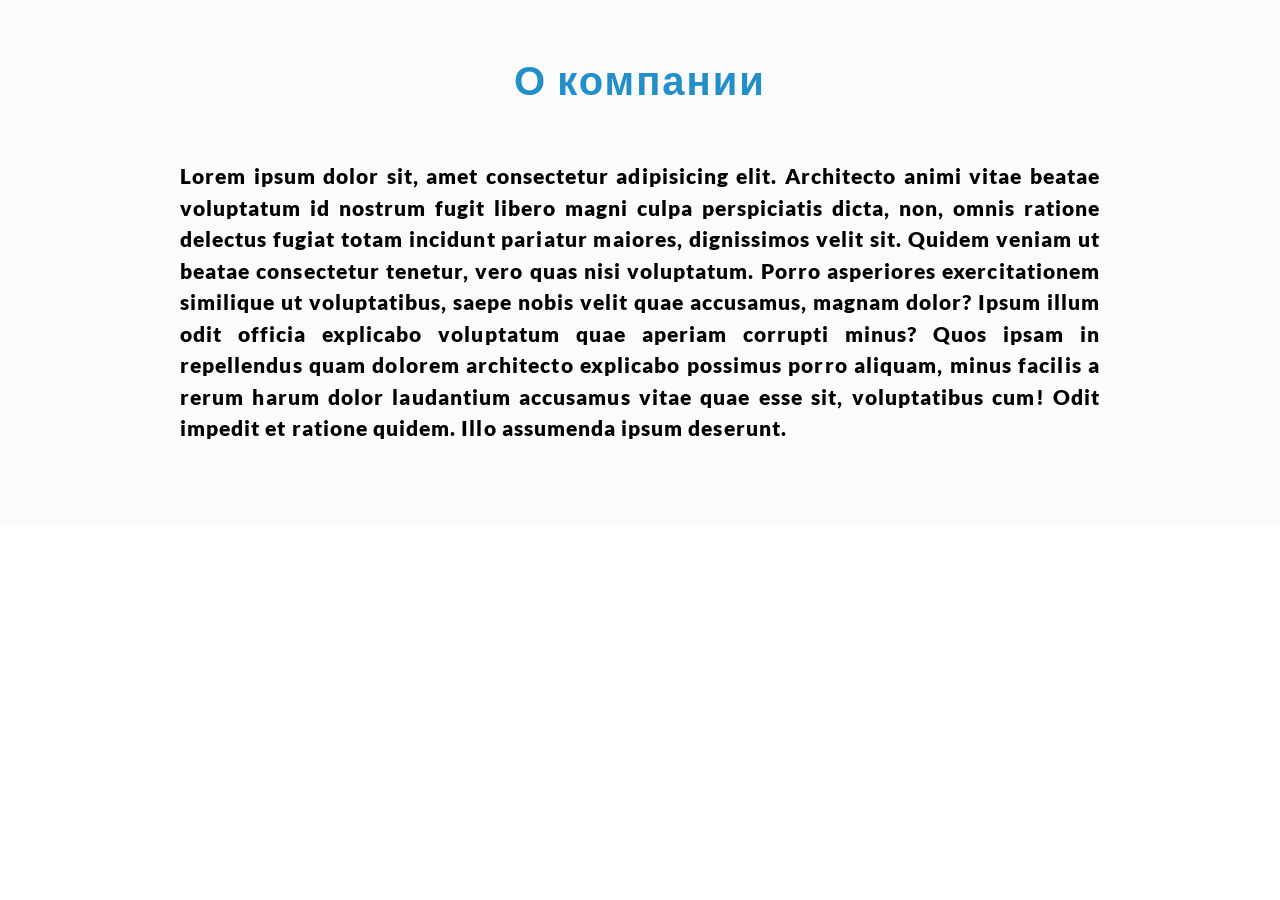
==== src/about-company.html @ 3fb43f6e "layout for about-company page" ====
<head>
    <meta charset="UTF-8">
    <meta name="viewport" content="width=device-width, initial-scale=1.0">
    <meta http-equiv="X-UA-Compatible" content="ie=edge">
    <title>Стіларк</title>

    <!-- Latest compiled and minified CSS -->
    <link rel="stylesheet" href="css/bootstrap.min.css">
    <!-- Main Style-->
    <link rel="stylesheet" href="css/main.css">
    <!-- Latest compiled and minified FontAwesome -->
    <link rel="stylesheet" href="https://maxcdn.bootstrapcdn.com/font-awesome/4.7.0/css/font-awesome.min.css">
    <!-- FavIcon -->
    <link rel="shortcut icon" href="favicon.ico" type="image/x-icon">

</head>

<body>

    <section id="about-company">
        <div class="container">
            <div class="row">
                <div class="col-12">
                    <h1 class="text-center mb-0 section-title">О компании</h1>
                </div>
                <div class="col-lg-10 mx-auto about">
                    <div class="about__text">
                        <p>Lorem ipsum dolor sit, amet consectetur adipisicing elit. Architecto animi vitae beatae
                            voluptatum id nostrum fugit libero magni culpa perspiciatis dicta, non, omnis ratione
                            delectus fugiat totam incidunt pariatur maiores, dignissimos velit sit. Quidem veniam ut
                            beatae consectetur tenetur, vero quas nisi voluptatum. Porro asperiores exercitationem
                            similique ut voluptatibus, saepe nobis velit quae accusamus, magnam dolor? Ipsum illum odit
                            officia explicabo voluptatum quae aperiam corrupti minus? Quos ipsam in repellendus quam
                            dolorem architecto explicabo possimus porro aliquam, minus facilis a rerum harum dolor
                            laudantium accusamus vitae quae esse sit, voluptatibus cum! Odit impedit et ratione quidem.
                            Illo assumenda ipsum deserunt.</p>
                    </div>
                </div>
            </div>
        </div>
    </section>

    <!-- Optional JavaScript -->
    <!-- jQuery first, then Popper.js, then Bootstrap JS -->
    <script src="js/jquery-3.3.1.slim.min.js"></script>
    <script src="js/popper.min.js"></script>
    <script src="js/bootstrap.min.js"></script>

    <!-- Main JavaScript File -->
    <script src="js/main.js"></script>
</body>
---- src/css/main.css ----
@font-face {
  font-family: "Lato";
  src: url("../fonts/Lato/Lato-Black.ttf") format("truetype"); }

@font-face {
  font-family: "Lato-Light";
  src: url("../fonts/Lato/Lato-Light.ttf") format("truetype"); }

@font-face {
  font-family: "MyriadPro";
  src: url("../fonts/Myriad/MyriadPro.otf") format("truetype"); }

@font-face {
  font-family: "PT-Sans";
  src: url("../fonts/PT-Sans/pt-sans.ttf") format("truetype"); }

@font-face {
  font-family: "Mania";
  src: url("../fonts/Mania/copyfonts.com_mania-oblique-opentype.ttf") format("truetype"); }

nav.navbar {
  font-family: "PT-Sans", sans-serif; }
  nav.navbar.second-navbar {
    background-color: #f8f8f8;
    border-top: 2px #d6d6d6 solid; }
    nav.navbar.second-navbar ul.navbar-nav li:first-child a {
      background-color: #228fca;
      color: #fff; }
  nav.navbar .navbar-toggler i.fa {
    color: #228fca; }
  nav.navbar ul.navbar-nav li {
    padding-right: 15px; }
    nav.navbar ul.navbar-nav li:last-child {
      padding-right: unset; }
    nav.navbar ul.navbar-nav li a {
      font-size: 15px;
      font-weight: bold;
      letter-spacing: 0.75px;
      color: #033f5a; }
      nav.navbar ul.navbar-nav li a.btn {
        font-family: "MyriadPro", sans-serif;
        border: 2px solid #228fca;
        border-radius: 10px;
        color: #228fca;
        font-size: 17px;
        font-weight: 400;
        letter-spacing: 0.85px; }
    nav.navbar ul.navbar-nav li.social p {
      font-size: 15px;
      color: #000;
      font-style: italic; }
    nav.navbar ul.navbar-nav li.social a {
      font-size: 12px;
      text-decoration: underline;
      color: #033f5a;
      font-style: italic;
      font-weight: normal; }
  @media screen and (max-width: 991px) {
    nav.navbar .navbar-toggler:focus,
    nav.navbar .navbar-toggler:hover {
      outline: unset; }
    nav.navbar .navbar-collapse {
      background: rgba(255, 255, 255, 0.95);
      position: absolute;
      top: 58px;
      right: 0px;
      left: 0px;
      z-index: 100;
      height: 100vh; }
    nav.navbar.second-navbar {
      padding: 0 !important; }
      nav.navbar.second-navbar .navbar-collapse {
        padding: 0.5rem 1rem;
        position: absolute;
        top: 210px;
        right: 0;
        left: 0px;
        z-index: 100;
        height: 100vh; } }
  @media screen and (min-width: 992px) and (max-width: 1199px) {
    nav.navbar a.navbar-brand img {
      max-width: 125px; }
    nav.navbar ul.navbar-nav li a {
      font-size: 12px; }
      nav.navbar ul.navbar-nav li a.btn {
        font-size: 13px; }
    nav.navbar ul.navbar-nav li.social p {
      font-size: 10px; }
    nav.navbar ul.navbar-nav li.social a {
      font-size: 11px;
      text-align: center; } }
  @media screen and (max-width: 991px) {
    nav.navbar a.navbar-brand img {
      max-width: 100px; } }

header {
  min-height: 620px; }
  header #header-carousel {
    font-family: "PT-Sans", sans-serif; }
    header #header-carousel .carousel-indicators li {
      border-radius: 50%;
      width: 10px;
      height: 10px; }
    header #header-carousel .carousel-control {
      width: 8%;
      opacity: 0.8; }
      header #header-carousel .carousel-control i.fa {
        font-size: 80px; }
    header #header-carousel .carousel-item {
      min-height: 620px;
      height: 100%;
      background: url("../img/home/carousel_bg.png");
      background-size: cover;
      background-repeat: no-repeat no-repeat; }
      header #header-carousel .carousel-item .left-side {
        padding-top: 75px; }
        header #header-carousel .carousel-item .left-side__head-text {
          padding-top: 90px;
          color: white; }
          header #header-carousel .carousel-item .left-side__head-text h1 {
            font-size: 33px;
            font-weight: 700;
            letter-spacing: 1.75px; }
            header #header-carousel .carousel-item .left-side__head-text h1 span {
              font-size: 55px;
              letter-spacing: 2.75px; }
          header #header-carousel .carousel-item .left-side__head-text p {
            font-size: 19px;
            color: #c2c0c0;
            letter-spacing: 0.95px; }
        header #header-carousel .carousel-item .left-side__btn {
          padding-top: 58px; }
          header #header-carousel .carousel-item .left-side__btn button {
            font-family: "MyriadPro", sans-serif;
            background-color: #ff7200;
            color: white;
            font-size: 37px;
            letter-spacing: 1.85px;
            font-weight: 400;
            border-radius: 10px; }
  @media screen and (min-width: 992px) and (max-width: 1199px) {
    header {
      min-height: unset; }
      header #header-carousel .carousel-control i.fa {
        font-size: 80px; }
      header #header-carousel .carousel-item {
        min-height: 440px;
        background-size: cover; }
        header #header-carousel .carousel-item .left-side {
          padding-top: 80px;
          padding-left: 50px; }
          header #header-carousel .carousel-item .left-side__logo img {
            max-width: 175px; }
          header #header-carousel .carousel-item .left-side__head-text {
            padding-top: 20px; }
            header #header-carousel .carousel-item .left-side__head-text h1 {
              font-size: 22px; }
              header #header-carousel .carousel-item .left-side__head-text h1 span {
                font-size: 28px; }
            header #header-carousel .carousel-item .left-side__head-text p {
              font-size: 14px; }
          header #header-carousel .carousel-item .left-side__btn {
            padding-top: 30px; }
            header #header-carousel .carousel-item .left-side__btn button {
              font-size: 20px; } }
  @media screen and (min-width: 768px) and (max-width: 991px) {
    header {
      min-height: unset; }
      header #header-carousel .carousel-control i.fa {
        font-size: 60px; }
      header #header-carousel .carousel-item {
        min-height: unset;
        height: 370px;
        background-size: cover; }
        header #header-carousel .carousel-item .left-side {
          padding-top: 80px;
          padding-left: 50px; }
          header #header-carousel .carousel-item .left-side__logo img {
            max-width: 125px; }
          header #header-carousel .carousel-item .left-side__head-text {
            padding-top: 20px; }
            header #header-carousel .carousel-item .left-side__head-text h1 {
              font-size: 15px; }
              header #header-carousel .carousel-item .left-side__head-text h1 span {
                font-size: 22px; }
            header #header-carousel .carousel-item .left-side__head-text p {
              font-size: 12px; }
          header #header-carousel .carousel-item .left-side__btn {
            padding-top: 30px; }
            header #header-carousel .carousel-item .left-side__btn button {
              font-size: 15px; } }
  @media screen and (min-width: 576px) and (max-width: 767px) {
    header {
      min-height: unset; }
      header #header-carousel .carousel-control i.fa {
        font-size: 60px; }
      header #header-carousel .carousel-item {
        min-height: unset;
        height: 270px;
        background-size: cover; }
        header #header-carousel .carousel-item .left-side {
          padding-top: 40px;
          padding-left: 10px; }
          header #header-carousel .carousel-item .left-side__logo img {
            max-width: 100px; }
          header #header-carousel .carousel-item .left-side__head-text {
            padding-top: 20px; }
            header #header-carousel .carousel-item .left-side__head-text h1 {
              font-size: 14px; }
              header #header-carousel .carousel-item .left-side__head-text h1 span {
                font-size: 18px; }
            header #header-carousel .carousel-item .left-side__head-text p {
              font-size: 12px; }
          header #header-carousel .carousel-item .left-side__btn {
            padding-top: 15px; }
            header #header-carousel .carousel-item .left-side__btn button {
              font-size: 15px; } }
  @media screen and (max-width: 575px) {
    header {
      min-height: unset; }
      header #header-carousel .carousel-control i.fa {
        font-size: 60px; }
      header #header-carousel .carousel-item {
        min-height: unset;
        height: 200px;
        background-size: cover; }
        header #header-carousel .carousel-item .left-side {
          padding-top: 10px;
          padding-left: 20px; }
          header #header-carousel .carousel-item .left-side__logo {
            display: none; }
          header #header-carousel .carousel-item .left-side__head-text {
            padding-top: 30px; }
            header #header-carousel .carousel-item .left-side__head-text h1 {
              font-size: 12px; }
              header #header-carousel .carousel-item .left-side__head-text h1 span {
                font-size: 12px;
                font-weight: bold; }
            header #header-carousel .carousel-item .left-side__head-text p {
              font-size: 12px; }
          header #header-carousel .carousel-item .left-side__btn {
            display: none;
            padding-top: 15px; }
            header #header-carousel .carousel-item .left-side__btn button {
              font-size: 15px; } }

#catalog {
  padding-bottom: 23px; }
  #catalog .catalog-title {
    font-family: "Lato", sans-serif;
    font-weight: bold;
    padding: 56px 0;
    color: #228fca;
    letter-spacing: 2px;
    font-size: 40px; }
    @media screen and (max-width: 576px) {
      #catalog .catalog-title {
        font-size: 28px; } }
  #catalog .catalog a {
    min-height: 282px;
    height: 100%;
    width: 267px;
    border-radius: 10px;
    border: 3px solid #f2efef; }
  #catalog .catalog__item {
    display: flex;
    flex-direction: column;
    align-items: center;
    justify-content: center; }
    #catalog .catalog__item-text {
      font-family: "Lato", sans-serif;
      padding-top: 30px;
      font-size: 20px;
      color: #08425d;
      font-weight: bold;
      letter-spacing: 1px; }

#why-we {
  min-height: 480px;
  height: 100%;
  background: url("../img/home/why-we_bg.png");
  background-size: cover;
  background-repeat: no-repeat no-repeat; }
  #why-we .section-title {
    font-family: "Lato", sans-serif;
    font-weight: bold;
    padding: 56px 0;
    color: #228fca;
    letter-spacing: 2px;
    font-size: 40px;
    color: #fff; }
    @media screen and (max-width: 576px) {
      #why-we .section-title {
        font-size: 28px; } }
  #why-we .why__text p {
    font-family: "Lato", sans-serif;
    font-size: 15px;
    font-weight: bold;
    letter-spacing: 0.75px;
    color: white;
    text-align: center; }
  #why-we .button {
    padding-top: 32px; }
    #why-we .button button {
      border-radius: 10px;
      background-color: #228fca;
      color: white;
      font-size: 29px;
      font-weight: 400;
      letter-spacing: 1.45px; }
  @media screen and (max-width: 575px) {
    #why-we .button button {
      font-size: 18px; } }

#bestseller {
  background: url("../img/home/bestseller-bg.png");
  background-size: inherit;
  background-repeat: no-repeat no-repeat;
  background-position: right; }
  #bestseller .section-title {
    font-family: "Lato", sans-serif;
    font-weight: bold;
    padding: 56px 0;
    color: #228fca;
    letter-spacing: 2px;
    font-size: 40px; }
    @media screen and (max-width: 576px) {
      #bestseller .section-title {
        font-size: 28px; } }
  #bestseller #carouselProduction .productionsSliderItem .card {
    border-radius: 10px;
    border: 2px solid #228fca;
    max-width: 258px;
    padding-bottom: 25px; }
    #bestseller #carouselProduction .productionsSliderItem .card .cover {
      padding: 20px 0;
      border-radius: 10px 10px 0 0;
      background-color: #f9f9f9; }
    #bestseller #carouselProduction .productionsSliderItem .card p {
      font-family: "Lato", sans-serif;
      padding-top: 15px;
      color: #033f5a;
      font-size: 18px;
      font-weight: bold;
      letter-spacing: 0.9px; }
    #bestseller #carouselProduction .productionsSliderItem .card button {
      font-family: "MyriadPro", sans-serif;
      background-color: #228fca;
      border-radius: 10px;
      color: #fff;
      font-size: 20px;
      font-weight: 400;
      letter-spacing: 1px; }
  #bestseller #carouselProduction .carousel-controls {
    width: 1%;
    opacity: 1; }
    #bestseller #carouselProduction .carousel-controls i.fa {
      color: #228fca;
      font-size: 90px; }
  @media screen and (min-width: 768px) and (max-width: 991px) {
    #bestseller #carouselProduction .productionsSliderItem .card {
      max-width: 180px;
      padding-bottom: 20px; }
      #bestseller #carouselProduction .productionsSliderItem .card .cover {
        padding: 15px 0; }
        #bestseller #carouselProduction .productionsSliderItem .card .cover img {
          max-width: 100px;
          height: auto; }
      #bestseller #carouselProduction .productionsSliderItem .card p {
        padding-top: 10px;
        font-size: 12px; }
      #bestseller #carouselProduction .productionsSliderItem .card button {
        font-size: 12px; }
    #bestseller #carouselProduction .carousel-controls {
      width: 1%;
      opacity: 1; }
      #bestseller #carouselProduction .carousel-controls i.fa {
        color: #228fca;
        font-size: 80px; } }
  @media screen and (max-width: 767px) {
    #bestseller {
      padding-bottom: 40px; }
      #bestseller #carouselProduction .productionsSliderItem .card {
        max-width: 220px;
        padding-bottom: 20px; }
        #bestseller #carouselProduction .productionsSliderItem .card .cover {
          padding: 15px 0; }
          #bestseller #carouselProduction .productionsSliderItem .card .cover img {
            max-width: 125px;
            height: auto; }
        #bestseller #carouselProduction .productionsSliderItem .card p {
          padding-top: 10px;
          font-size: 14px; }
        #bestseller #carouselProduction .productionsSliderItem .card button {
          font-size: 13px; }
      #bestseller #carouselProduction .carousel-controls {
        width: 1%;
        opacity: 1; }
        #bestseller #carouselProduction .carousel-controls i.fa {
          color: #228fca;
          font-size: 80px; } }

@media (min-width: 768px) {
  .our-production .carousel-inner .active,
  .our-production .carousel-inner .active + .carousel-item,
  .our-production .carousel-inner .active + .carousel-item + .carousel-item {
    display: block;
    transition: all 0.5s ease-in-out; }
  .our-production .carousel-inner .carousel-production-item.active:not(.carousel-item-right):not(.carousel-item-left),
  .our-production .carousel-inner .carousel-production-item.active:not(.carousel-item-right):not(.carousel-item-left) + .carousel-production-item,
  .our-production .carousel-inner .carousel-production-item.active:not(.carousel-item-right):not(.carousel-item-left) + .carousel-production-item + .carousel-production-item {
    transition: none; }
  .our-production .carousel-inner .carousel-item-next,
  .our-production .carousel-inner .carousel-item-prev {
    position: relative;
    transform: translate3d(0, 0, 0); }
  .our-production .carousel-inner .active.carousel-production-item + .carousel-production-item + .carousel-production-item + .carousel-production-item {
    position: absolute;
    top: 0;
    right: -25%;
    z-index: -1;
    display: block;
    display: none;
    visibility: visible;
    transition: all 1s ease-in-out; }
  .our-production .active.carousel-item-left + .carousel-item-next.carousel-item-left,
  .our-production .carousel-item-next.carousel-item-left + .carousel-item,
  .our-production .carousel-item-next.carousel-item-left + .carousel-item + .carousel-item,
  .our-production .carousel-item-next.carousel-item-left + .carousel-item + .carousel-item + .carousel-item {
    position: relative;
    transform: translate3d(-100%, 0, 0);
    visibility: visible;
    /*transition: all 4s ease-in-out;*/ }
  .our-production .carousel-inner .carousel-item-prev.carousel-item-right {
    position: absolute;
    top: 0;
    left: 0;
    z-index: -1;
    display: block;
    visibility: visible; }
  .our-production .active.carousel-item-right + .carousel-item-prev.carousel-item-right,
  .our-production .carousel-item-prev.carousel-item-right + .carousel-item,
  .our-production .carousel-item-prev.carousel-item-right + .carousel-item + .carousel-item,
  .our-production .carousel-item-prev.carousel-item-right + .carousel-item + .carousel-item + .carousel-item {
    position: relative;
    transform: translate3d(100%, 0, 0);
    visibility: visible;
    display: block;
    visibility: visible;
    /*transition: all 4s ease-in-out;*/ } }

#order-scheme {
  background: url("../img/home/zakaz-bg.png");
  background-size: inherit;
  background-repeat: no-repeat no-repeat;
  background-position: left;
  margin-top: 40px;
  padding-bottom: 60px; }
  #order-scheme .section-title {
    font-family: "Lato", sans-serif;
    font-weight: bold;
    padding: 56px 0;
    color: #228fca;
    letter-spacing: 2px;
    font-size: 40px; }
    @media screen and (max-width: 576px) {
      #order-scheme .section-title {
        font-size: 28px; } }
  #order-scheme .number {
    display: flex;
    align-items: flex-end; }
    #order-scheme .number p {
      font-family: "Mania", sans-serif;
      font-size: 91px;
      font-weight: bold;
      color: #228fca;
      margin-bottom: 0;
      height: 80%; }
  #order-scheme .text {
    font-family: "PT-Sans", sans-serif;
    display: flex;
    align-items: flex-end; }
    #order-scheme .text p {
      color: #228fca;
      font-size: 20px;
      font-weight: bold;
      margin-bottom: 0; }
  @media screen and (max-width: 767px) {
    #order-scheme {
      margin-top: 0; } }
  @media screen and (max-width: 575px) {
    #order-scheme .number p {
      font-size: 50px; }
    #order-scheme .text p {
      font-size: 15px; } }

#get-call {
  padding: 55px 0;
  background-color: #106e98; }
  #get-call h2 {
    font-family: "Lato", sans-serif;
    color: white;
    font-size: 36px;
    font-weight: bold;
    letter-spacing: 1.8px; }
  #get-call button {
    font-family: "Lato", sans-serif;
    font-size: 26px;
    font-weight: bold;
    letter-spacing: 1.05px;
    background-color: #228fca;
    color: #fff;
    border-radius: 10px; }
  @media screen and (min-width: 768px) and (max-width: 991px) {
    #get-call button {
      font-size: 18px; }
    #get-call h2 {
      font-size: 19px; } }
  @media screen and (max-width: 767px) {
    #get-call {
      padding: 25px 0; }
      #get-call button {
        font-size: 18px;
        margin: auto;
        display: block; }
      #get-call h2 {
        padding-bottom: 15px;
        text-align: center;
        font-size: 19px; } }

footer {
  padding-top: 65px;
  background-color: #f4f2f2; }
  footer .footer-col {
    font-family: "Lato", sans-serif;
    position: relative; }
    footer .footer-col:after {
      content: "";
      height: 100%;
      width: 2px;
      background-color: #106e98;
      opacity: 0.1;
      right: 7%;
      position: absolute; }
  footer ul li a {
    color: #696969;
    font-size: 15px;
    font-weight: 300;
    letter-spacing: 0.75px; }
  footer button {
    margin-top: 32px;
    font-family: "MyriadPro", sans-serif; }
    footer button.outline, footer button.default {
      background: transparent;
      border: 2px solid #228fca;
      border-radius: 10px;
      color: #228fca;
      font-size: 17px;
      font-weight: 400;
      letter-spacing: 0.85px; }
    footer button.default {
      background: #228fca;
      color: #fff; }
  footer .social {
    font-family: "PT-Sans", sans-serif; }
    footer .social p {
      font-size: 15px;
      color: #000;
      font-style: italic; }
    footer .social a {
      font-size: 12px;
      text-decoration: underline;
      color: #033f5a;
      font-style: italic; }
  footer .fb {
    color: #228fca; }
    footer .fb h2 {
      font-size: 60px;
      font-weight: bold; }
    footer .fb p {
      font-size: 16px;
      font-weight: 300; }
  footer .bottom-footer {
    font-size: 15px;
    font-weight: 100;
    font-family: "Lato-Light", sans-serif; }
    footer .bottom-footer span {
      color: #06425d;
      font-weight: bold; }
    footer .bottom-footer a {
      text-decoration: underline;
      color: #696969; }
    footer .bottom-footer p {
      color: #696969; }
  @media screen and (max-width: 767px) {
    footer button.outline, footer button.default {
      font-size: 14px; }
    footer button.default {
      font-size: 14px; } }
  @media screen and (max-width: 575px) {
    footer button.outline, footer button.default {
      margin-left: auto;
      margin-right: auto; }
    footer button.default {
      margin-left: auto;
      margin-right: auto; }
    footer .footer-col:after {
      content: unset; }
    footer .fb h2 {
      font-size: 36px; }
    footer .fb p {
      font-size: 14px; }
    footer img {
      max-width: 35px;
      height: auto; } }

#order {
  padding-bottom: 65px;
  background-color: #fbfbfb; }
  #order h1 {
    font-family: "Lato", sans-serif;
    font-weight: bold;
    padding: 56px 0;
    color: #228fca;
    letter-spacing: 2px;
    font-size: 40px; }
    @media screen and (max-width: 576px) {
      #order h1 {
        font-size: 28px; } }
  #order .order__payment h4 {
    font-family: "Lato", sans-serif;
    font-size: 20px;
    font-weight: bold;
    letter-spacing: 1px;
    color: #06425d; }
  #order .order__payment ul li {
    font-family: "Lato-Light", sans-serif;
    font-size: 13px;
    letter-spacing: 0.75px;
    color: #000; }
  #order .order__payment p {
    font-family: "Lato", sans-serif;
    font-size: 15px;
    font-weight: bold;
    color: #06425d; }
  #order .order__line {
    width: 100%;
    border-top: 1px solid #a0b7c1; }
  #order .order__how-to h4 {
    font-family: "Lato", sans-serif;
    font-size: 20px;
    font-weight: bold;
    color: #06425d; }
  #order .order__how-to p {
    font-family: "Lato-Light", sans-serif;
    font-size: 15px;
    letter-spacing: 0.75px;
    color: #000;
    text-transform: uppercase; }
  #order .order__go-to-catalog a {
    background-color: #228fca;
    color: #fff;
    border-radius: 10px;
    font-family: "Lato", sans-serif;
    font-size: 18px;
    font-weight: bold;
    letter-spacing: 0.73px; }

#delivery {
  padding-bottom: 65px;
  background-color: #fbfbfb; }
  #delivery h1 {
    font-family: "Lato", sans-serif;
    font-weight: bold;
    padding: 56px 0;
    color: #228fca;
    letter-spacing: 2px;
    font-size: 40px; }
    @media screen and (max-width: 576px) {
      #delivery h1 {
        font-size: 28px; } }
  #delivery .delivery__methods h4 {
    font-family: "Lato", sans-serif;
    font-size: 20px;
    font-weight: bold;
    letter-spacing: 1px;
    color: #06425d; }
  #delivery .delivery__methods ul li {
    font-family: "Lato-Light", sans-serif;
    font-size: 13px;
    letter-spacing: 0.75px;
    color: #000; }
  #delivery .delivery__methods p {
    font-family: "Lato", sans-serif;
    font-size: 15px;
    font-weight: bold;
    color: #06425d; }
  #delivery .delivery__line {
    width: 100%;
    border-top: 1px solid #a0b7c1; }
  #delivery .delivery__regions h4 {
    font-family: "Lato", sans-serif;
    font-size: 20px;
    font-weight: bold;
    color: #06425d; }
  #delivery .delivery__regions ul {
    font-family: "Lato-Light", sans-serif;
    font-size: 15px;
    letter-spacing: 0.75px;
    color: #000; }
  #delivery .delivery__feedback a {
    background-color: #228fca;
    color: #fff;
    border-radius: 10px;
    font-family: "Lato", sans-serif;
    font-size: 18px;
    font-weight: bold;
    letter-spacing: 0.73px; }

#about-company {
  padding-bottom: 65px;
  background-color: #fbfbfb; }
  #about-company h1 {
    font-family: "Lato", sans-serif;
    font-weight: bold;
    padding: 56px 0;
    color: #228fca;
    letter-spacing: 2px;
    font-size: 40px; }
    @media screen and (max-width: 576px) {
      #about-company h1 {
        font-size: 28px; } }
  #about-company .about__text p {
    font-family: "Lato", sans-serif;
    font-size: 21px;
    font-weight: bold;
    letter-spacing: 1.05px;
    color: #000;
    text-align: justify; }
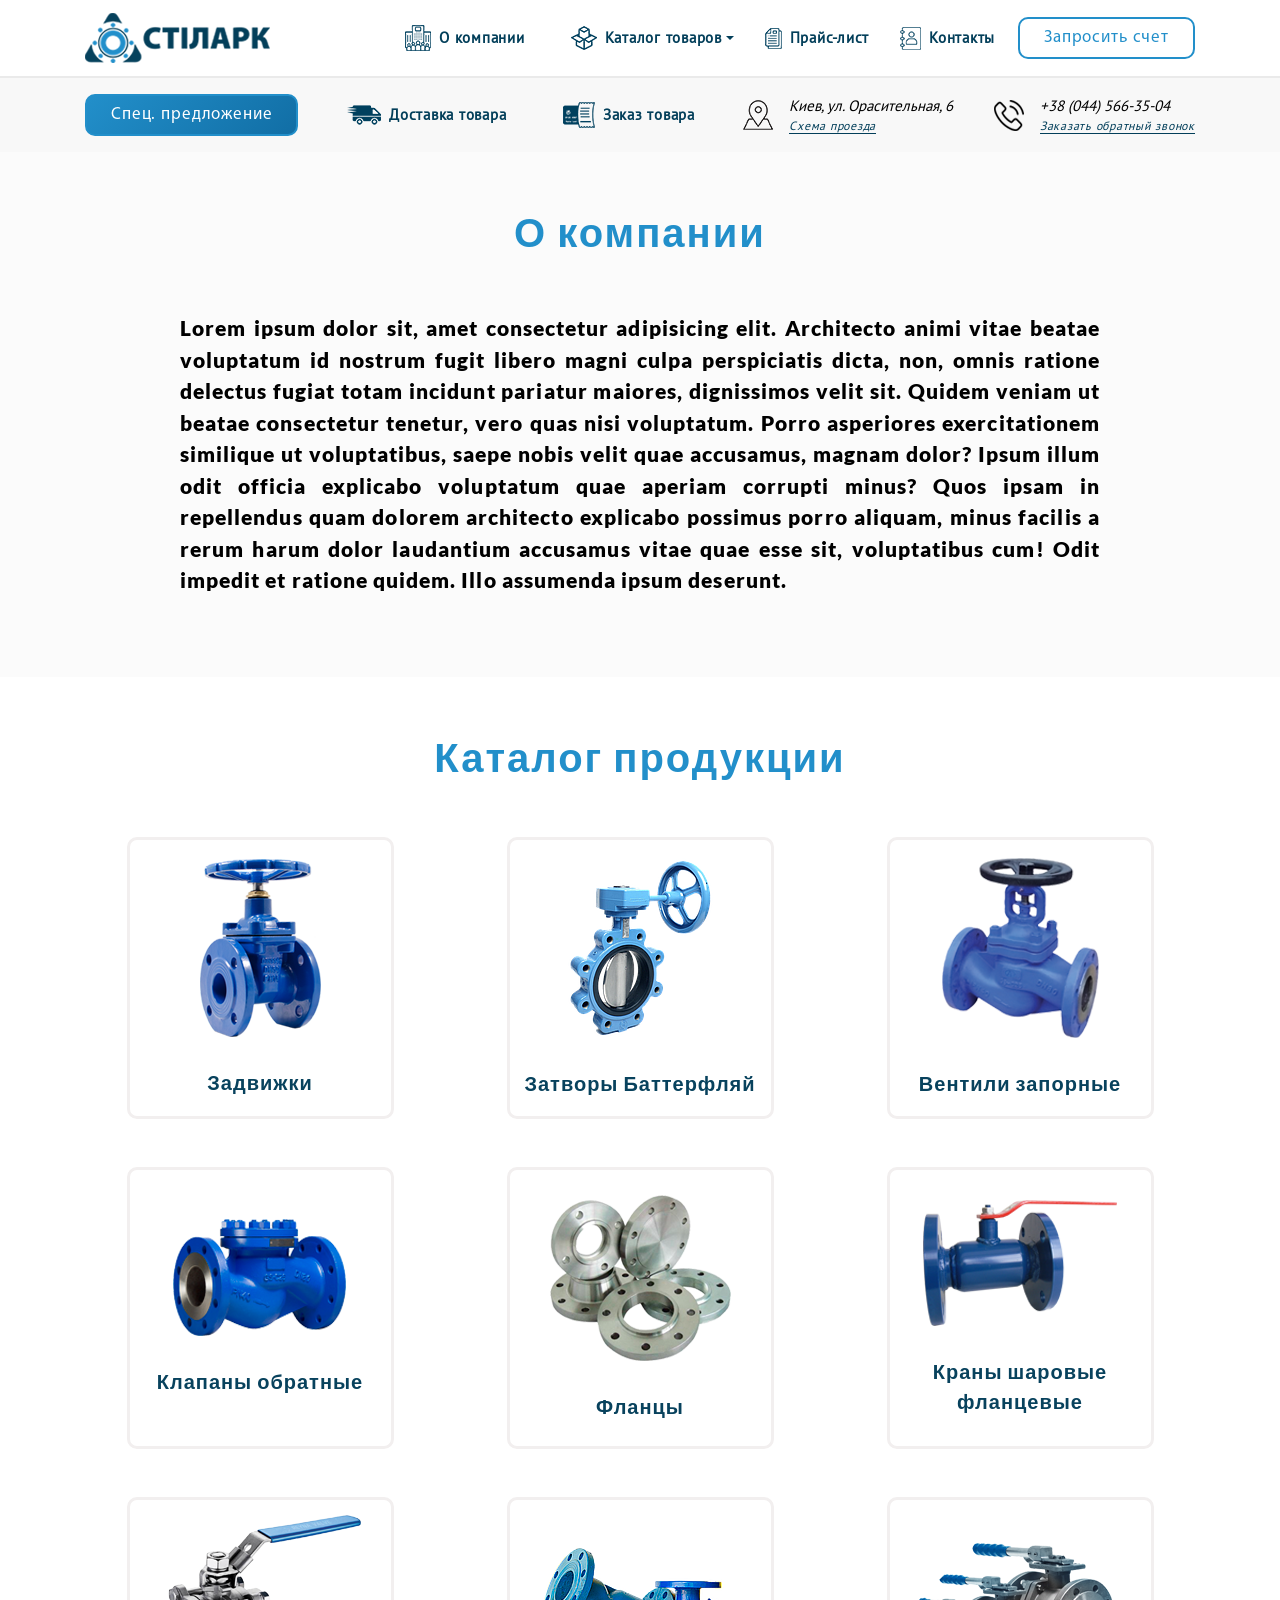
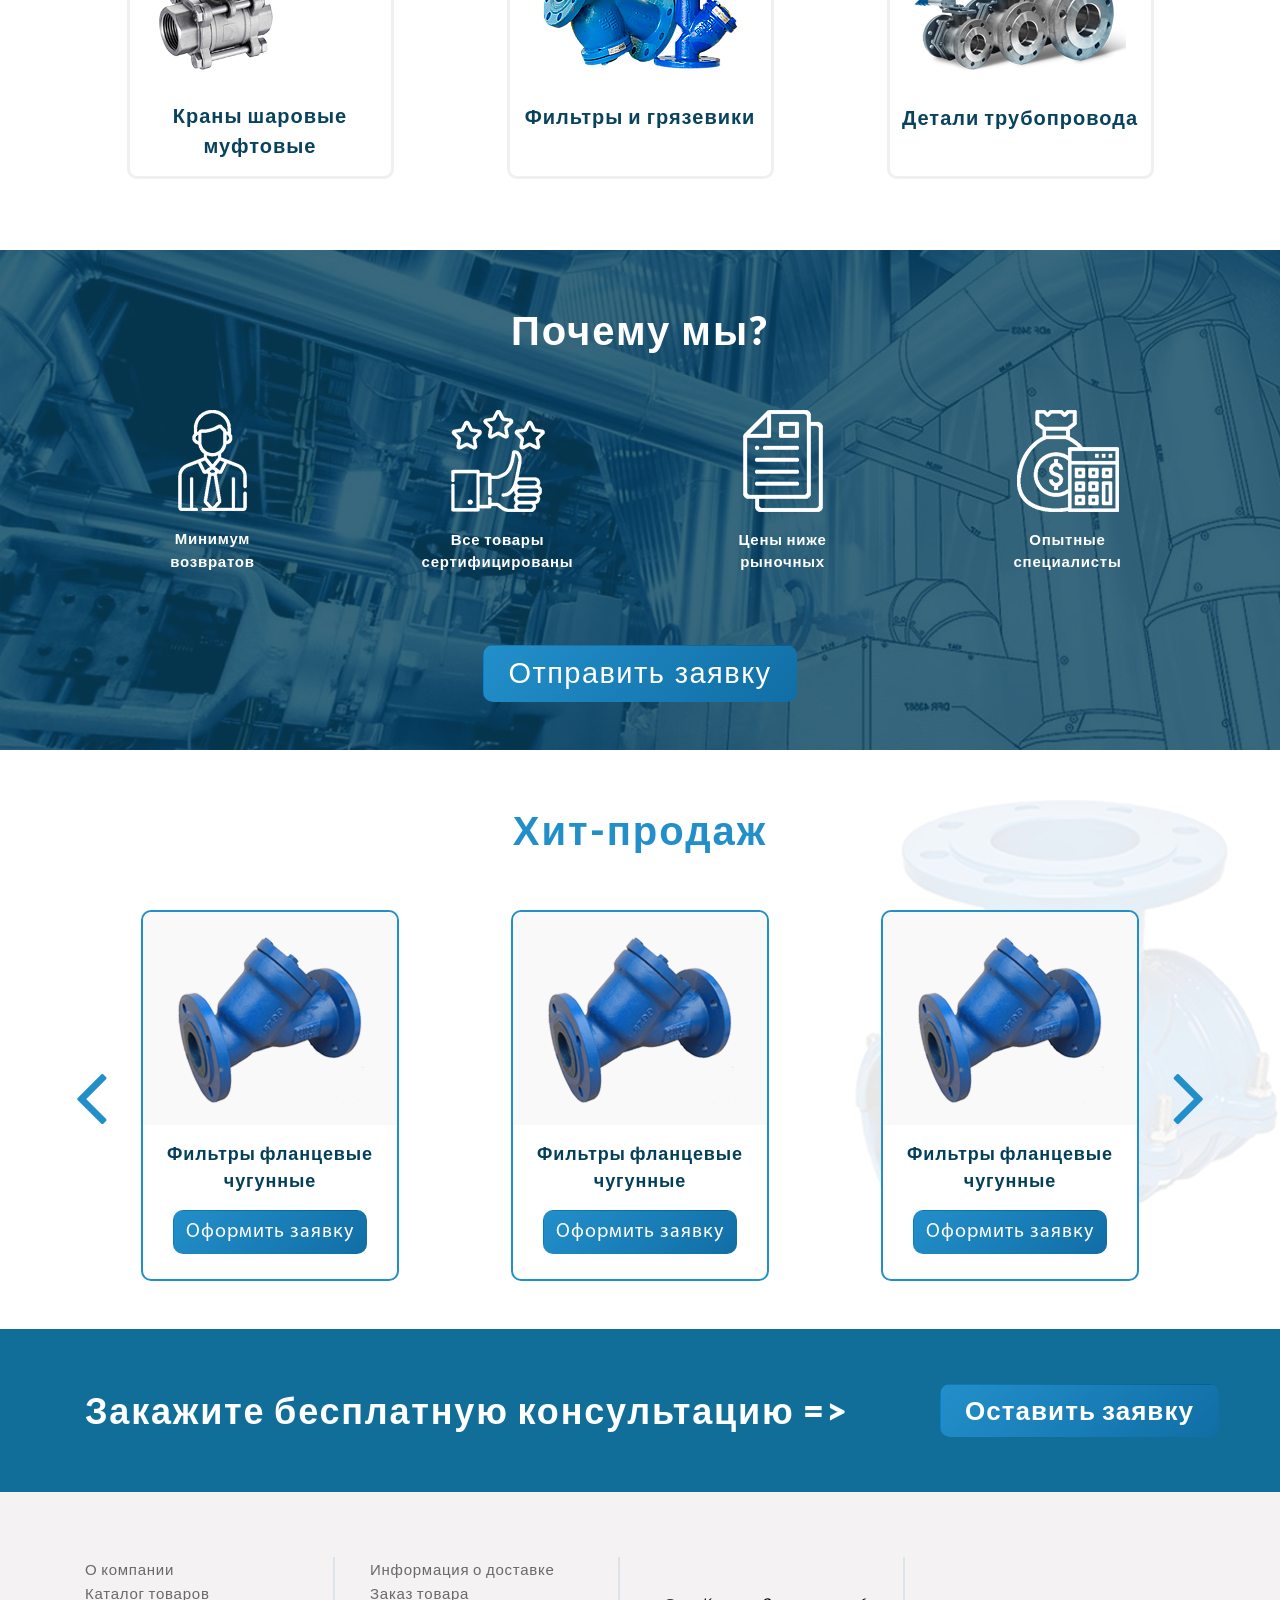
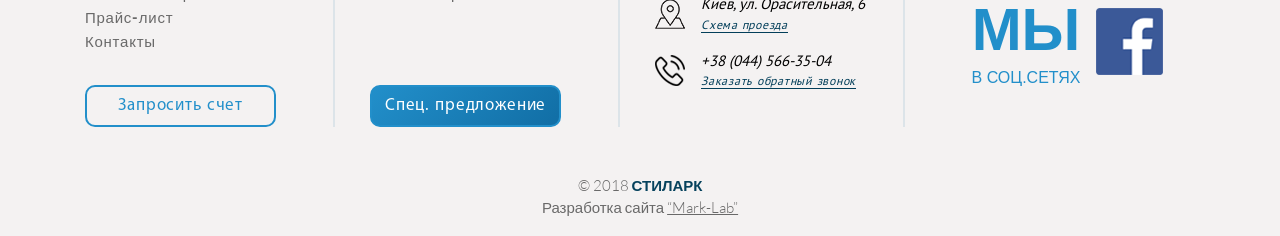
==== commit 26551c6e: "add to pages new sections, and fix responssive bugs" ====
--- a/src/about-company.html
+++ b/src/about-company.html
@@ -17,6 +17,106 @@
 
 <body>
 
+    <!-- Start navigation -->
+    <nav class="navbar navbar-expand-lg">
+        <div class="container">
+            <a class="navbar-brand" href="index.html">
+                <img src="img/home/logo.png" alt="Brand">
+            </a>
+            <button class="navbar-toggler" type="button" data-toggle="collapse" data-target=".navbars" aria-controls="navbarsExampleDefault"
+                aria-expanded="false" aria-label="Toggle navigation">
+                <i class="fa fa-bars" aria-hidden="true"></i>
+            </button>
+
+            <div class="navbars collapse navbar-collapse" id="navbarsExampleDefault">
+                <ul class="navbar-nav d-flex align-items-center ml-auto">
+                    <li class="nav-item">
+                        <a class="nav-link d-flex align-items-center gradient-animation" href="about-company.html"><img
+                                class="pr-2" src="img/home/menu-icon-1.png" alt="menu-icon">
+                            О компании</a>
+                    </li>
+                    <li class="nav-item">
+                    <li class="nav-item dropdown">
+                        <a class="nav-link dropdown-toggle d-flex align-items-center gradient-animation" href="#" id="dropdown01"
+                            data-toggle="dropdown" aria-haspopup="true" aria-expanded="false"><img class="pr-2" src="img/home/menu-icon-2.png"
+                                alt="menu-icon">Каталог товаров</a>
+                        <div class="dropdown-menu" aria-labelledby="dropdown01">
+                            <a class="dropdown-item" href="#">Задвижки</a>
+                            <a class="dropdown-item" href="#">Затворы Баттерфляй</a>
+                            <a class="dropdown-item" href="#">Вентили запорные</a>
+                            <a class="dropdown-item" href="#">Клапаны обратные</a>
+                            <a class="dropdown-item" href="#">Фланцы</a>
+                            <a class="dropdown-item" href="#">Краны шаровые
+                                фланцевые</a>
+                            <a class="dropdown-item" href="#">Краны шаровые
+                                муфтовые</a>
+                        </div>
+                    </li>
+                    </li>
+                    <li class="nav-item">
+                        <a class="nav-link d-flex align-items-center gradient-animation" href="price.html"><img class="pr-2"
+                                src="img/home/menu-icon-3.png" alt="menu-icon">
+                            Прайс-лист</a>
+                    </li>
+                    <li class="nav-item">
+                        <a class="nav-link d-flex align-items-center gradient-animation" href="contacts.html"><img
+                                class="pr-2" src="img/home/menu-icon-4.png" alt="menu-icon">
+                            Контакты</a>
+                    </li>
+                    <li class="nav-item">
+                        <a class=" transition-btn btn px-2 px-xl-4" href="#">
+                            Запросить счет</a>
+                    </li>
+                </ul>
+            </div>
+        </div>
+    </nav>
+
+    <nav class="navbar navbar-expand-lg second-navbar py-xl-3 py-lg-3">
+        <div class="container">
+            <div class="navbars collapse navbar-collapse">
+                <ul class="navbar-nav d-flex align-items-center w-100 justify-content-between">
+                    <li class="nav-item">
+                        <a class="shine-btn btn px-4" href="#">
+                            Спец. предложение</a>
+                    </li>
+                    <li class="nav-item">
+                        <a class="nav-link d-flex align-items-center gradient-animation" href="delivery.html"><img
+                                class="pr-2" src="img/home/menu-icon-5.png" alt="menu-icon">
+                            Доставка товара</a>
+                    </li>
+
+                    <li class="nav-item">
+                        <a class="nav-link d-flex align-items-center gradient-animation" href="order.html"><img class="pr-2"
+                                src="img/home/menu-icon-6.png" alt="menu-icon">
+                            Заказ товара</a>
+                    </li>
+                    <li class="nav-item d-flex align-items-center social">
+                        <div class="pr-3">
+                            <img src="img/home/location-icon.png" alt="Icon">
+                        </div>
+                        <div>
+                            <p class="mb-0">Киев, ул. Орасительная, 6</p>
+                            <a href="#">Схема проезда</a>
+                        </div>
+                    </li>
+                    <li class="nav-item d-flex align-items-center social">
+                        <div class="pr-3">
+                            <img src="img/home/phone-icon.png" alt="Icon">
+                        </div>
+                        <div>
+                            <p class="mb-0">+38 (044) 566-35-04</p>
+                            <a href="#">Заказать обратный звонок</a>
+                        </div>
+                    </li>
+
+                </ul>
+            </div>
+        </div>
+    </nav>
+    <!-- End Navigation -->
+
+    <!-- Start SECTION: Company -->
     <section id="about-company">
         <div class="container">
             <div class="row">
@@ -39,6 +139,346 @@
             </div>
         </div>
     </section>
+    <!-- End SECTION: Company -->
+
+    <!-- Start SECTION: Catalog -->
+    <section id="catalog">
+        <div class="container">
+            <div class="row">
+                <div class="col-12">
+                    <h1 class="text-center mb-0 catalog-title">Каталог продукции</h1>
+                </div>
+
+                <div class="col-sm-6 col-md-4 col-lg-4 mb-5 catalog d-flex justify-content-center align-items-center">
+                    <a href="#" class="d-flex justify-content-center align-items-center">
+                        <div class="catalog__item">
+                            <div class="catalog__item-img">
+                                <img src="img/home/1.png" alt="Catalog Item">
+                            </div>
+                            <div class="catalog__item-text">
+                                <p class="mb-0 text-center">Задвижки</p>
+                            </div>
+                        </div>
+                    </a>
+                </div>
+
+                <div class="col-sm-6 col-md-4 col-lg-4 mb-5 catalog d-flex justify-content-center align-items-center">
+                    <a href="#" class="d-flex justify-content-center align-items-center">
+                        <div class="catalog__item">
+                            <div class="catalog__item-img">
+                                <img src="img/home/2.png" alt="Catalog Item">
+                            </div>
+                            <div class="catalog__item-text">
+                                <p class="mb-0 text-center">Затворы Баттерфляй</p>
+                            </div>
+                        </div>
+                    </a>
+                </div>
+
+                <div class="col-sm-6 col-md-4 col-lg-4 mb-5 catalog d-flex justify-content-center align-items-center">
+                    <a href="#" class="d-flex justify-content-center align-items-center">
+                        <div class="catalog__item">
+                            <div class="catalog__item-img">
+                                <img src="img/home/3.png" alt="Catalog Item">
+                            </div>
+                            <div class="catalog__item-text">
+                                <p class="mb-0 text-center">Вентили запорные</p>
+                            </div>
+                        </div>
+                    </a>
+                </div>
+
+                <div class="col-sm-6 col-md-4 col-lg-4 mb-5 catalog d-flex justify-content-center align-items-center">
+                    <a href="#" class="d-flex justify-content-center align-items-center">
+                        <div class="catalog__item">
+                            <div class="catalog__item-img">
+                                <img src="img/home/4.png" alt="Catalog Item">
+                            </div>
+                            <div class="catalog__item-text">
+                                <p class="mb-0 text-center">Клапаны обратные</p>
+                            </div>
+                        </div>
+                    </a>
+                </div>
+
+                <div class="col-sm-6 col-md-4 col-lg-4 mb-5 catalog d-flex justify-content-center align-items-center">
+                    <a href="#" class="d-flex justify-content-center align-items-center">
+                        <div class="catalog__item">
+                            <div class="catalog__item-img">
+                                <img src="img/home/5.png" alt="Catalog Item">
+                            </div>
+                            <div class="catalog__item-text">
+                                <p class="mb-0 text-center">Фланцы</p>
+                            </div>
+                        </div>
+                    </a>
+                </div>
+
+                <div class="col-sm-6 col-md-4 col-lg-4 mb-5 catalog d-flex justify-content-center align-items-center">
+                    <a href="#" class="d-flex justify-content-center align-items-center">
+                        <div class="catalog__item">
+                            <div class="catalog__item-img">
+                                <img src="img/home/6.png" alt="Catalog Item">
+                            </div>
+                            <div class="catalog__item-text">
+                                <p class="mb-0 text-center">Краны шаровые
+                                    фланцевые</p>
+                            </div>
+                        </div>
+                    </a>
+                </div>
+
+                <div class="col-sm-6 col-md-4 col-lg-4 mb-5 catalog d-flex justify-content-center align-items-center">
+                    <a href="#" class="d-flex justify-content-center align-items-center">
+                        <div class="catalog__item">
+                            <div class="catalog__item-img">
+                                <img src="img/home/7.png" alt="Catalog Item">
+                            </div>
+                            <div class="catalog__item-text">
+                                <p class="mb-0 text-center">Краны шаровые
+                                    муфтовые</p>
+                            </div>
+                        </div>
+                    </a>
+                </div>
+
+                <div class="col-sm-6 col-md-4 col-lg-4 mb-5 catalog d-flex justify-content-center align-items-center">
+                    <a href="#" class="d-flex justify-content-center align-items-center">
+                        <div class="catalog__item">
+                            <div class="catalog__item-img">
+                                <img src="img/home/8.png" alt="Catalog Item">
+                            </div>
+                            <div class="catalog__item-text">
+                                <p class="mb-0 text-center">Фильтры и грязевики</p>
+                            </div>
+                        </div>
+                    </a>
+                </div>
+
+                <div class="col-sm-6 col-md-4 col-lg-4 mb-5 catalog d-flex justify-content-center align-items-center">
+                    <a href="#" class="d-flex justify-content-center align-items-center">
+                        <div class="catalog__item">
+                            <div class="catalog__item-img">
+                                <img src="img/home/9.png" alt="Catalog Item">
+                            </div>
+                            <div class="catalog__item-text">
+                                <p class="mb-0 text-center">Детали трубопровода</p>
+                            </div>
+                        </div>
+                    </a>
+                </div>
+
+            </div>
+        </div>
+    </section>
+
+    <!-- End SECTION: Catalog -->
+
+    <!-- Start SECTION: Why We  -->
+    <section id="why-we" class="pb-5">
+        <div class="container">
+            <div class="row justify-content-around">
+                <div class="col-12">
+                    <h1 class="mb-0 section-title text-center">Почему мы?</h1>
+                </div>
+                <div class="col-sm-6 col-md-2 col-lg-2 mb-4 why d-flex justify-content-center flex-column align-items-center">
+                    <div class="why__icon">
+                        <img src="img/home/why-1.png" alt="Icon">
+                    </div>
+                    <div class="why__text mt-3">
+                        <p>Минимум
+                            возвратов</p>
+                    </div>
+                </div>
+
+                <div class="col-sm-6 col-md-2 col-lg-2 mb-4 why d-flex justify-content-center flex-column align-items-center">
+                    <div class="why__icon">
+                        <img src="img/home/why-2.png" alt="Icon">
+                    </div>
+                    <div class="why__text mt-3">
+                        <p>Все товары
+                            сертифицированы</p>
+                    </div>
+                </div>
+
+                <div class="col-sm-6 col-md-2 col-lg-2 mb-4 why d-flex justify-content-center flex-column align-items-center">
+                    <div class="why__icon">
+                        <img src="img/home/why-3.png" alt="Icon">
+                    </div>
+                    <div class="why__text mt-3">
+                        <p>Цены ниже
+                            рыночных</p>
+                    </div>
+                </div>
+
+                <div class="col-sm-6 col-md-2 col-lg-2 mb-4 why d-flex justify-content-center flex-column align-items-center">
+                    <div class="why__icon">
+                        <img src="img/home/why-4.png" alt="Icon">
+                    </div>
+                    <div class="why__text mt-3">
+                        <p>Опытные
+                            специалисты</p>
+                    </div>
+                </div>
+
+                <div class="col-12 button">
+                    <button class="shine-btn btn d-block mx-auto px-4">Отправить заявку</button>
+                </div>
+            </div>
+        </div>
+    </section>
+    <!-- End SECTION: Why We -->
+
+    <!-- Start SECTION: Bestseller -->
+    <section id="bestseller" class="our-production pb-5">
+        <div class="container">
+            <div class="row">
+                <div class="col-12">
+                    <h1 class="text-center mb-0 section-title">Хит-продаж</h1>
+                </div>
+                <div class="col-lg-12">
+                    <div id="carouselProduction" class="carousel slide" data-ride="false" data-interval="false">
+                        <div class="carousel-inner carousel-production-inner row w-100 mx-auto" role="listbox">
+
+                            <div class="carousel-production-item carousel-item col-md-4 col-lg-4 productionsSliderItem active">
+                                <div class="text-center mx-auto card">
+                                    <div class="cover">
+                                        <img class="img-fluid mx-auto d-block" src="img/home/bestseller-1.png" alt="slide 1">
+                                    </div>
+                                    <p>Фильтры фланцевые чугунные</p>
+                                    <button class="shine-btn btn mx-auto" data-toggle="modal">Оформить заявку</button>
+                                </div>
+                            </div>
+                            <div class="carousel-production-item carousel-item col-md-4 col-lg-4 productionsSliderItem">
+                                <div class="text-center mx-auto card">
+                                    <div class="cover">
+                                        <img class="img-fluid mx-auto d-block" src="img/home/bestseller-1.png" alt="slide 1">
+                                    </div>
+                                    <p>Фильтры фланцевые чугунные</p>
+                                    <button class="shine-btn btn mx-auto" data-toggle="modal">Оформить заявку</button>
+                                </div>
+                            </div>
+                            <div class="carousel-production-item carousel-item col-md-4 col-lg-4 productionsSliderItem">
+                                <div class="text-center mx-auto card">
+                                    <div class="cover">
+                                        <img class="img-fluid mx-auto d-block" src="img/home/bestseller-1.png" alt="slide 1">
+                                    </div>
+                                    <p>Фильтры фланцевые чугунные</p>
+                                    <button class="shine-btn btn mx-auto" data-toggle="modal">Оформить заявку</button>
+                                </div>
+                            </div>
+                            <div class="carousel-production-item carousel-item col-md-4 col-lg-4 productionsSliderItem">
+                                <div class="text-center mx-auto card">
+                                    <div class="cover">
+                                        <img class="img-fluid mx-auto d-block" src="img/home/bestseller-1.png" alt="slide 1">
+                                    </div>
+                                    <p>Фильтры фланцевые чугунные 2</p>
+                                    <button class="shine-btn btn mx-auto" data-toggle="modal">Оформить заявку</button>
+                                </div>
+                            </div>
+                            <div class="carousel-production-item carousel-item col-md-4 col-lg-4 productionsSliderItem">
+                                <div class="text-center mx-auto card">
+                                    <div class="cover">
+                                        <img class="img-fluid mx-auto d-block" src="img/home/bestseller-1.png" alt="slide 1">
+                                    </div>
+                                    <p>Фильтры фланцевые чугунные 2</p>
+                                    <button class="shine-btn btn mx-auto" data-toggle="modal">Оформить заявку</button>
+                                </div>
+                            </div>
+                        </div>
+                        <a class="carousel-controls carousel-control-prev" href="#carouselProduction" role="button"
+                            data-slide="prev">
+                            <i class="fa fa-angle-left" aria-hidden="true"></i>
+                            <span class="sr-only">Previous</span>
+                        </a>
+                        <a class="carousel-controls carousel-control-next text-faded" href="#carouselProduction" role="button"
+                            data-slide="next">
+                            <i class="fa fa-angle-right" aria-hidden="true"></i>
+                            <span class="sr-only">Next</span>
+                        </a>
+                    </div>
+                </div>
+            </div>
+        </div>
+    </section>
+    <!-- End SECTION: Bestseller -->
+
+    <!-- Start SECTION: Get call -->
+    <section id="get-call">
+        <div class="container">
+            <div class="row align-items-center">
+                <div class="col-md-8 col-lg-8 col-xl-9">
+                    <h2 class="mb-0">Закажите бесплатную консультацию =></h2>
+                </div>
+                <div class="col-md-4 col-lg-4 col-xl-3">
+                    <button class="shine-btn btn px-4">Оставить заявку</button>
+                </div>
+            </div>
+        </div>
+    </section>
+    <!-- End SECTION: Get call -->
+
+    <!-- Start Footer -->
+    <footer>
+        <div class="container">
+            <div class="row">
+                <div class="col-sm-6 col-lg-4 col-xl-3 mb-5 d-flex flex-column justify-content-end footer-col">
+                    <ul class="list-unstyled mb-0">
+                        <li><a class="hover-underline-animation" href="about-company.html">О компании</a></li>
+                        <li><a class="hover-underline-animation" href="index.html#catalog">Каталог товаров</a></li>
+                        <li><a class="hover-underline-animation" href="price.html">Прайс-лист</a></li>
+                        <li><a class="hover-underline-animation" href="contacts.html">Контакты</a></li>
+                    </ul>
+                    <button class="btn outline w-75">Запросить счет</button>
+                </div>
+                <div class="col-sm-6 col-lg-4 col-xl-3 mb-5 d-flex flex-column justify-content-between footer-col">
+                    <ul class="list-unstyled mb-0">
+                        <li><a class="hover-underline-animation" href="delivery.html">Информация о доставке</a></li>
+                        <li><a class="hover-underline-animation" href="order.html">Заказ товара</a></li>
+                    </ul>
+                    <button class="shine-btn btn default-btn w-75">Спец. предложение</button>
+                </div>
+                <div class="col-sm-6 col-lg-4 col-xl-3 mb-5 d-flex align-items-center social footer-col">
+                    <ul class="list-unstyled mb-0">
+                        <li class="d-flex align-items-center mb-3">
+                            <div class="pr-3">
+                                <img src="img/home/location-icon.png" alt="Icon">
+                            </div>
+                            <div>
+                                <p class="mb-0">Киев, ул. Орасительная, 6</p>
+                                <a href="#">Схема проезда</a>
+                            </div>
+                        </li>
+                        <li class="d-flex align-items-center">
+                            <div class="pr-3">
+                                <img src="img/home/phone-icon.png" alt="Icon">
+                            </div>
+                            <div>
+                                <p class="mb-0">+38 (044) 566-35-04</p>
+                                <a href="#">Заказать обратный звонок</a>
+                            </div>
+                        </li>
+                    </ul>
+                </div>
+                <div class="col-sm-6 col-lg-4 col-xl-3 mb-5 d-flex align-items-center justify-content-center fb">
+                    <div class="text-center pr-3">
+                        <h2 class="mb-0">МЫ </h2>
+                        <p class="mb-0">В СОЦ.СЕТЯХ</p>
+                    </div>
+                    <div>
+                        <a href="http://www.facebook.com" target="_blank">
+                            <img src="img/home/fb.png" alt="Icon">
+                        </a>
+                    </div>
+                </div>
+                <div class="col-12 bottom-footer pb-3">
+                    <p class="text-center mb-0">© 2018 <span>СТИЛАРК</span></p>
+                    <p class="text-center mb-0">Разработка сайта <a href="https://mark-lab.biz/" target="_blank">“Mark-Lab”</a></p>
+                </div>
+            </div>
+        </div>
+    </footer>
+    <!-- End Footer -->
 
     <!-- Optional JavaScript -->
     <!-- jQuery first, then Popper.js, then Bootstrap JS -->
--- a/src/css/main.css
+++ b/src/css/main.css
@@ -17,12 +17,71 @@
 @font-face {
   font-family: "Mania";
   src: url("../fonts/Mania/copyfonts.com_mania-oblique-opentype.ttf") format("truetype"); }
+
+.gradient-animation:hover {
+  -webkit-mask-image: linear-gradient(-75deg, rgba(0, 0, 0, 0.6) 30%, #000 50%, rgba(0, 0, 0, 0.7) 70%);
+  -webkit-mask-size: 200%;
+  animation: shine 1.2s infinite; }
+
+@-webkit-keyframes shine {
+  from {
+    -webkit-mask-position: 150%; }
+  to {
+    -webkit-mask-position: -50%; } }
+
+.shine-btn {
+  border-radius: 10px;
+  background: linear-gradient(-45deg, #0694ea, #004d80, #228fca);
+  background-size: 400% 400%;
+  -webkit-animation: Gradient 5s ease infinite;
+  -moz-animation: Gradient 5s ease infinite;
+  animation: Gradient 5s ease infinite; }
+
+@-webkit-keyframes Gradient {
+  0% {
+    background-position: 0% 50%; }
+  50% {
+    background-position: 100% 50%; }
+  100% {
+    background-position: 0% 50%; } }
+
+@-moz-keyframes Gradient {
+  0% {
+    background-position: 0% 50%; }
+  50% {
+    background-position: 100% 50%; }
+  100% {
+    background-position: 0% 50%; } }
+
+@keyframes Gradient {
+  0% {
+    background-position: 0% 50%; }
+  50% {
+    background-position: 100% 50%; }
+  100% {
+    background-position: 0% 50%; } }
+
+.hover-underline-animation:after {
+  content: "";
+  position: absolute;
+  width: 100%;
+  transform: scaleX(0);
+  height: 1px;
+  bottom: 0;
+  left: 0;
+  background-color: #08425d;
+  transform-origin: bottom right;
+  transition: transform 0.25s ease-out; }
+
+.hover-underline-animation:hover:after {
+  transform: scaleX(1);
+  transform-origin: bottom left; }
 
 nav.navbar {
   font-family: "PT-Sans", sans-serif; }
   nav.navbar.second-navbar {
     background-color: #f8f8f8;
-    border-top: 2px #d6d6d6 solid; }
+    border-top: 2px #eaeaea solid; }
     nav.navbar.second-navbar ul.navbar-nav li:first-child a {
       background-color: #228fca;
       color: #fff; }
@@ -44,17 +103,23 @@
         color: #228fca;
         font-size: 17px;
         font-weight: 400;
-        letter-spacing: 0.85px; }
+        letter-spacing: 0.85px;
+        transition: 1s ease; }
+        nav.navbar ul.navbar-nav li a.btn.transition-btn:hover {
+          color: #fff;
+          background: #228fca; }
     nav.navbar ul.navbar-nav li.social p {
       font-size: 15px;
       color: #000;
       font-style: italic; }
     nav.navbar ul.navbar-nav li.social a {
       font-size: 12px;
-      text-decoration: underline;
+      border-bottom: 1px solid #033f5a;
       color: #033f5a;
       font-style: italic;
       font-weight: normal; }
+      nav.navbar ul.navbar-nav li.social a:hover {
+        text-decoration: none; }
   @media screen and (max-width: 991px) {
     nav.navbar .navbar-toggler:focus,
     nav.navbar .navbar-toggler:hover {
@@ -137,7 +202,10 @@
             font-size: 37px;
             letter-spacing: 1.85px;
             font-weight: 400;
-            border-radius: 10px; }
+            border-radius: 10px;
+            transition: 0.75s ease; }
+            header #header-carousel .carousel-item .left-side__btn button:hover {
+              background-color: #ff4700; }
   @media screen and (min-width: 992px) and (max-width: 1199px) {
     header {
       min-height: unset; }
@@ -255,29 +323,39 @@
     font-size: 40px; }
     @media screen and (max-width: 576px) {
       #catalog .catalog-title {
+        padding: 25px 0;
         font-size: 28px; } }
   #catalog .catalog a {
+    position: relative;
     min-height: 282px;
-    height: 100%;
     width: 267px;
     border-radius: 10px;
-    border: 3px solid #f2efef; }
+    border: 3px solid #f2efef;
+    transition: 0.5s ease-in-out; }
+    #catalog .catalog a:hover {
+      text-decoration: none;
+      transform: scale(1.1);
+      box-shadow: 0 0 15px #f2efef; }
   #catalog .catalog__item {
     display: flex;
     flex-direction: column;
     align-items: center;
     justify-content: center; }
     #catalog .catalog__item-text {
+      position: relative;
       font-family: "Lato", sans-serif;
       padding-top: 30px;
       font-size: 20px;
       color: #08425d;
       font-weight: bold;
       letter-spacing: 1px; }
+  @media screen and (max-width: 575px) {
+    #catalog .catalog a:hover {
+      transform: unset;
+      box-shadow: unset; } }
 
 #why-we {
   min-height: 480px;
-  height: 100%;
   background: url("../img/home/why-we_bg.png");
   background-size: cover;
   background-repeat: no-repeat no-repeat; }
@@ -291,6 +369,7 @@
     color: #fff; }
     @media screen and (max-width: 576px) {
       #why-we .section-title {
+        padding: 25px 0;
         font-size: 28px; } }
   #why-we .why__text p {
     font-family: "Lato", sans-serif;
@@ -326,6 +405,7 @@
     font-size: 40px; }
     @media screen and (max-width: 576px) {
       #bestseller .section-title {
+        padding: 25px 0;
         font-size: 28px; } }
   #bestseller #carouselProduction .productionsSliderItem .card {
     border-radius: 10px;
@@ -465,6 +545,7 @@
     font-size: 40px; }
     @media screen and (max-width: 576px) {
       #order-scheme .section-title {
+        padding: 25px 0;
         font-size: 28px; } }
   #order-scheme .number {
     display: flex;
@@ -543,23 +624,31 @@
       right: 7%;
       position: absolute; }
   footer ul li a {
+    position: relative;
     color: #696969;
     font-size: 15px;
     font-weight: 300;
     letter-spacing: 0.75px; }
+    footer ul li a:hover {
+      text-decoration: none;
+      color: #696969; }
   footer button {
     margin-top: 32px;
     font-family: "MyriadPro", sans-serif; }
-    footer button.outline, footer button.default {
-      background: transparent;
+    footer button.outline, footer button.default-btn {
+      background-color: transparent;
       border: 2px solid #228fca;
       border-radius: 10px;
       color: #228fca;
       font-size: 17px;
       font-weight: 400;
-      letter-spacing: 0.85px; }
-    footer button.default {
-      background: #228fca;
+      letter-spacing: 0.85px;
+      transition: 1s ease; }
+      footer button.outline:hover, footer button.default-btn:hover {
+        color: #fff;
+        background: #228fca; }
+    footer button.default-btn {
+      background-color: #228fca;
       color: #fff; }
   footer .social {
     font-family: "PT-Sans", sans-serif; }
@@ -569,9 +658,11 @@
       font-style: italic; }
     footer .social a {
       font-size: 12px;
-      text-decoration: underline;
+      border-bottom: 1px solid #033f5a;
       color: #033f5a;
       font-style: italic; }
+      footer .social a:hover {
+        text-decoration: none; }
   footer .fb {
     color: #228fca; }
     footer .fb h2 {
@@ -593,12 +684,12 @@
     footer .bottom-footer p {
       color: #696969; }
   @media screen and (max-width: 767px) {
-    footer button.outline, footer button.default {
+    footer button.outline, footer button.default-btn {
       font-size: 14px; }
     footer button.default {
       font-size: 14px; } }
   @media screen and (max-width: 575px) {
-    footer button.outline, footer button.default {
+    footer button.outline, footer button.default-btn {
       margin-left: auto;
       margin-right: auto; }
     footer button.default {
@@ -626,6 +717,7 @@
     font-size: 40px; }
     @media screen and (max-width: 576px) {
       #order h1 {
+        padding: 25px 0;
         font-size: 28px; } }
   #order .order__payment h4 {
     font-family: "Lato", sans-serif;
@@ -678,6 +770,7 @@
     font-size: 40px; }
     @media screen and (max-width: 576px) {
       #delivery h1 {
+        padding: 25px 0;
         font-size: 28px; } }
   #delivery .delivery__methods h4 {
     font-family: "Lato", sans-serif;
@@ -729,6 +822,7 @@
     font-size: 40px; }
     @media screen and (max-width: 576px) {
       #about-company h1 {
+        padding: 25px 0;
         font-size: 28px; } }
   #about-company .about__text p {
     font-family: "Lato", sans-serif;
@@ -737,3 +831,266 @@
     letter-spacing: 1.05px;
     color: #000;
     text-align: justify; }
+  @media screen and (max-width: 575px) {
+    #about-company .about__text p {
+      font-size: 16px; } }
+
+#price {
+  padding-bottom: 65px;
+  background-color: #fbfbfb; }
+  #price h1 {
+    font-family: "Lato", sans-serif;
+    font-weight: bold;
+    padding: 56px 0;
+    color: #228fca;
+    letter-spacing: 2px;
+    font-size: 40px; }
+    @media screen and (max-width: 576px) {
+      #price h1 {
+        padding: 25px 0;
+        font-size: 28px; } }
+  #price .price__text p {
+    font-family: "Lato", sans-serif;
+    font-size: 21px;
+    font-weight: bold;
+    letter-spacing: 1.05px;
+    color: #000;
+    text-align: justify; }
+  #price .price__button a {
+    background-color: #228fca;
+    color: #fff;
+    border-radius: 10px;
+    font-family: "Lato", sans-serif;
+    font-size: 18px;
+    font-weight: bold;
+    letter-spacing: 0.73px; }
+  @media screen and (max-width: 575px) {
+    #price .price__text p {
+      font-size: 16px; } }
+
+#contacts {
+  padding-bottom: 65px;
+  background-color: #fbfbfb; }
+  #contacts h1 {
+    font-family: "Lato", sans-serif;
+    font-weight: bold;
+    padding: 56px 0;
+    color: #228fca;
+    letter-spacing: 2px;
+    font-size: 40px; }
+    @media screen and (max-width: 576px) {
+      #contacts h1 {
+        padding: 25px 0;
+        font-size: 28px; } }
+  #contacts .contacts__info ul li {
+    display: flex;
+    align-items: center; }
+    #contacts .contacts__info ul li img {
+      max-width: 48px; }
+    #contacts .contacts__info ul li ul {
+      padding-left: 15px; }
+      #contacts .contacts__info ul li ul li {
+        font-family: "Lato", sans-serif;
+        font-weight: bold;
+        font-size: 20px;
+        letter-spacing: 1px;
+        color: #09445e; }
+        #contacts .contacts__info ul li ul li a {
+          color: #09445e; }
+  #contacts .contacts__button a {
+    background-color: #228fca;
+    color: #fff;
+    border-radius: 10px;
+    font-family: "Lato", sans-serif;
+    font-size: 18px;
+    font-weight: bold;
+    letter-spacing: 0.73px; }
+  @media screen and (min-width: 768px) and (max-width: 991px) {
+    #contacts .contacts__info ul li img {
+      max-width: 30px; }
+    #contacts .contacts__info ul li ul {
+      padding-left: 15px; }
+      #contacts .contacts__info ul li ul li {
+        font-family: "Lato", sans-serif;
+        font-weight: bold;
+        font-size: 15px;
+        letter-spacing: 1px;
+        color: #09445e; }
+        #contacts .contacts__info ul li ul li a {
+          color: #09445e; } }
+  @media screen and (max-width: 767px) {
+    #contacts .contacts {
+      display: flex;
+      flex-direction: column;
+      align-items: center;
+      justify-content: center; }
+      #contacts .contacts__info ul li img {
+        max-width: 30px; }
+      #contacts .contacts__info ul li ul {
+        padding-left: 15px; }
+        #contacts .contacts__info ul li ul li {
+          font-family: "Lato", sans-serif;
+          font-weight: bold;
+          font-size: 15px;
+          letter-spacing: 1px;
+          color: #09445e; }
+          #contacts .contacts__info ul li ul li a {
+            color: #09445e; } }
+
+#details {
+  padding-bottom: 65px;
+  background-color: #fbfbfb; }
+  #details h1 {
+    font-family: "Lato", sans-serif;
+    font-weight: bold;
+    padding: 56px 0;
+    color: #228fca;
+    letter-spacing: 2px;
+    font-size: 40px; }
+    @media screen and (max-width: 576px) {
+      #details h1 {
+        padding: 25px 0;
+        font-size: 28px; } }
+  #details #detailsCarousel .carousel-item {
+    background-color: #fff;
+    border-radius: 10px;
+    border: 2px solid #f4f4f4; }
+    #details #detailsCarousel .carousel-item img {
+      max-width: 175px; }
+  #details #detailsCarousel .controls {
+    opacity: 0.9; }
+    #details #detailsCarousel .controls i.fa {
+      color: #000;
+      font-size: 50px;
+      background-color: #f4f4f4;
+      padding: 10px 17px; }
+  #details .details__info .in-stock span {
+    font-family: "Lato-Light", sans-serif;
+    letter-spacing: 0.85px;
+    padding: 5px 25px;
+    border-radius: 10px;
+    border: 1px solid #228fca;
+    color: #000;
+    font-size: 17px; }
+  #details .details__info .not-in-stock {
+    padding-top: 15px; }
+    #details .details__info .not-in-stock span {
+      font-family: "Lato-Light", sans-serif;
+      letter-spacing: 0.85px;
+      padding: 5px 25px;
+      border-radius: 10px;
+      border: 1px solid red;
+      color: red;
+      font-size: 17px; }
+  #details .details__info .price p {
+    font-family: "Lato", sans-serif;
+    font-weight: bold;
+    font-size: 30px; }
+    #details .details__info .price p span {
+      font-size: 25px;
+      font-weight: normal;
+      font-family: "Lato-Light", sans-serif; }
+  #details .details__info .button .btn {
+    background-color: #228fca;
+    color: #fff;
+    border-radius: 10px;
+    font-family: "Lato", sans-serif;
+    font-size: 18px;
+    font-weight: bold;
+    letter-spacing: 0.73px; }
+  #details .details__info .location {
+    font-family: "PT-Sans", sans-serif; }
+    #details .details__info .location p {
+      font-size: 15px;
+      color: #000;
+      font-style: italic; }
+    #details .details__info .location a {
+      font-size: 12px;
+      text-decoration: underline;
+      color: #033f5a;
+      font-style: italic; }
+  #details .details__info .delivery-order ul li a {
+    color: #033f5a;
+    font-family: "PT-Sans", sans-serif;
+    font-size: 15px;
+    font-style: italic;
+    letter-spacing: 0.75px;
+    font-weight: bold; }
+  #details .details .description p {
+    font-family: "Lato-Light", sans-serif;
+    font-size: 17px;
+    letter-spacing: 0.85px;
+    color: #000;
+    text-align: justify; }
+  #details .details .go-to a {
+    background-color: #228fca;
+    color: #fff;
+    border-radius: 10px;
+    font-family: "Lato", sans-serif;
+    font-size: 18px;
+    font-weight: bold;
+    letter-spacing: 0.73px; }
+  @media screen and (min-width: 768px) and (max-width: 992px) {
+    #details #detailsCarousel .controls i.fa {
+      padding: 15px 41px; }
+    #details .details__info .in-stock {
+      padding-top: 25px; }
+      #details .details__info .in-stock span {
+        font-size: 16px; }
+    #details .details__info .not-in-stock {
+      padding-top: 15px; }
+      #details .details__info .not-in-stock span {
+        font-size: 16px; }
+    #details .details__info .price p {
+      font-size: 28px; }
+      #details .details__info .price p span {
+        font-size: 23px; }
+    #details .details__info .button .btn {
+      font-size: 16px; }
+    #details .details__info .location ul li:first-child {
+      margin-right: 25px; }
+    #details .details__info .location p {
+      font-size: 15px; }
+    #details .details__info .location a {
+      font-size: 12px; }
+    #details .details__info .delivery-order ul li a {
+      font-size: 15px; }
+    #details .details .description p {
+      font-size: 17px; }
+    #details .details .go-to a {
+      font-size: 18px; } }
+  @media screen and (min-width: 576px) and (max-width: 767px) {
+    #details #detailsCarousel .controls i.fa {
+      padding: 12px 27px; } }
+  @media screen and (max-width: 767px) {
+    #details .details__info .in-stock {
+      padding-top: 25px; }
+      #details .details__info .in-stock span {
+        font-size: 16px; }
+    #details .details__info .not-in-stock {
+      padding-top: 15px; }
+      #details .details__info .not-in-stock span {
+        font-size: 16px; }
+    #details .details__info .price p {
+      font-size: 28px; }
+      #details .details__info .price p span {
+        font-size: 23px; }
+    #details .details__info .button .btn {
+      font-size: 16px; }
+    #details .details__info .location ul {
+      flex-wrap: wrap; }
+      #details .details__info .location ul li:first-child {
+        margin-right: 25px; }
+    #details .details__info .location p {
+      font-size: 15px; }
+    #details .details__info .location a {
+      font-size: 12px; }
+    #details .details__info .delivery-order ul li a {
+      font-size: 12px; }
+    #details .details .description p {
+      font-size: 14px; }
+    #details .details .go-to a {
+      font-size: 18px; } }
+  @media screen and (max-width: 453px) {
+    #details .details__info .location ul li:nth-child(2) {
+      margin-top: 20px; } }
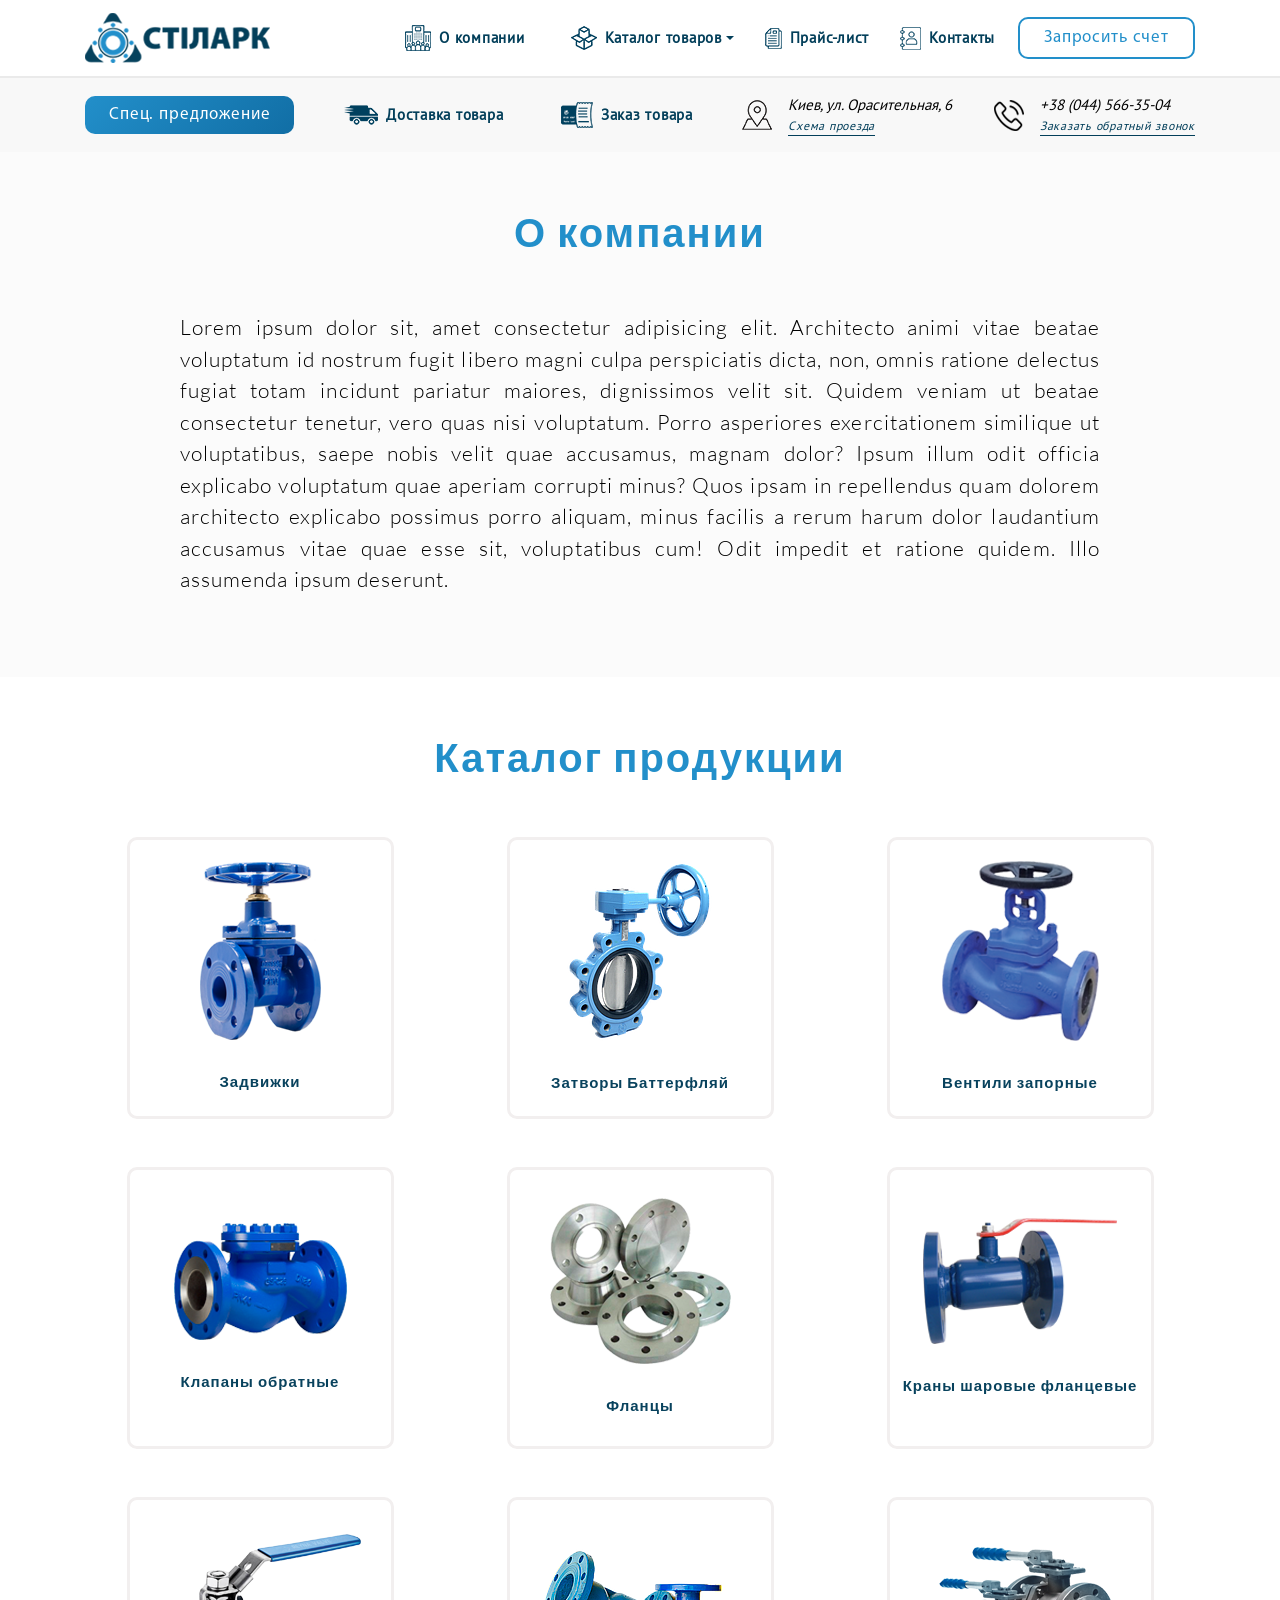
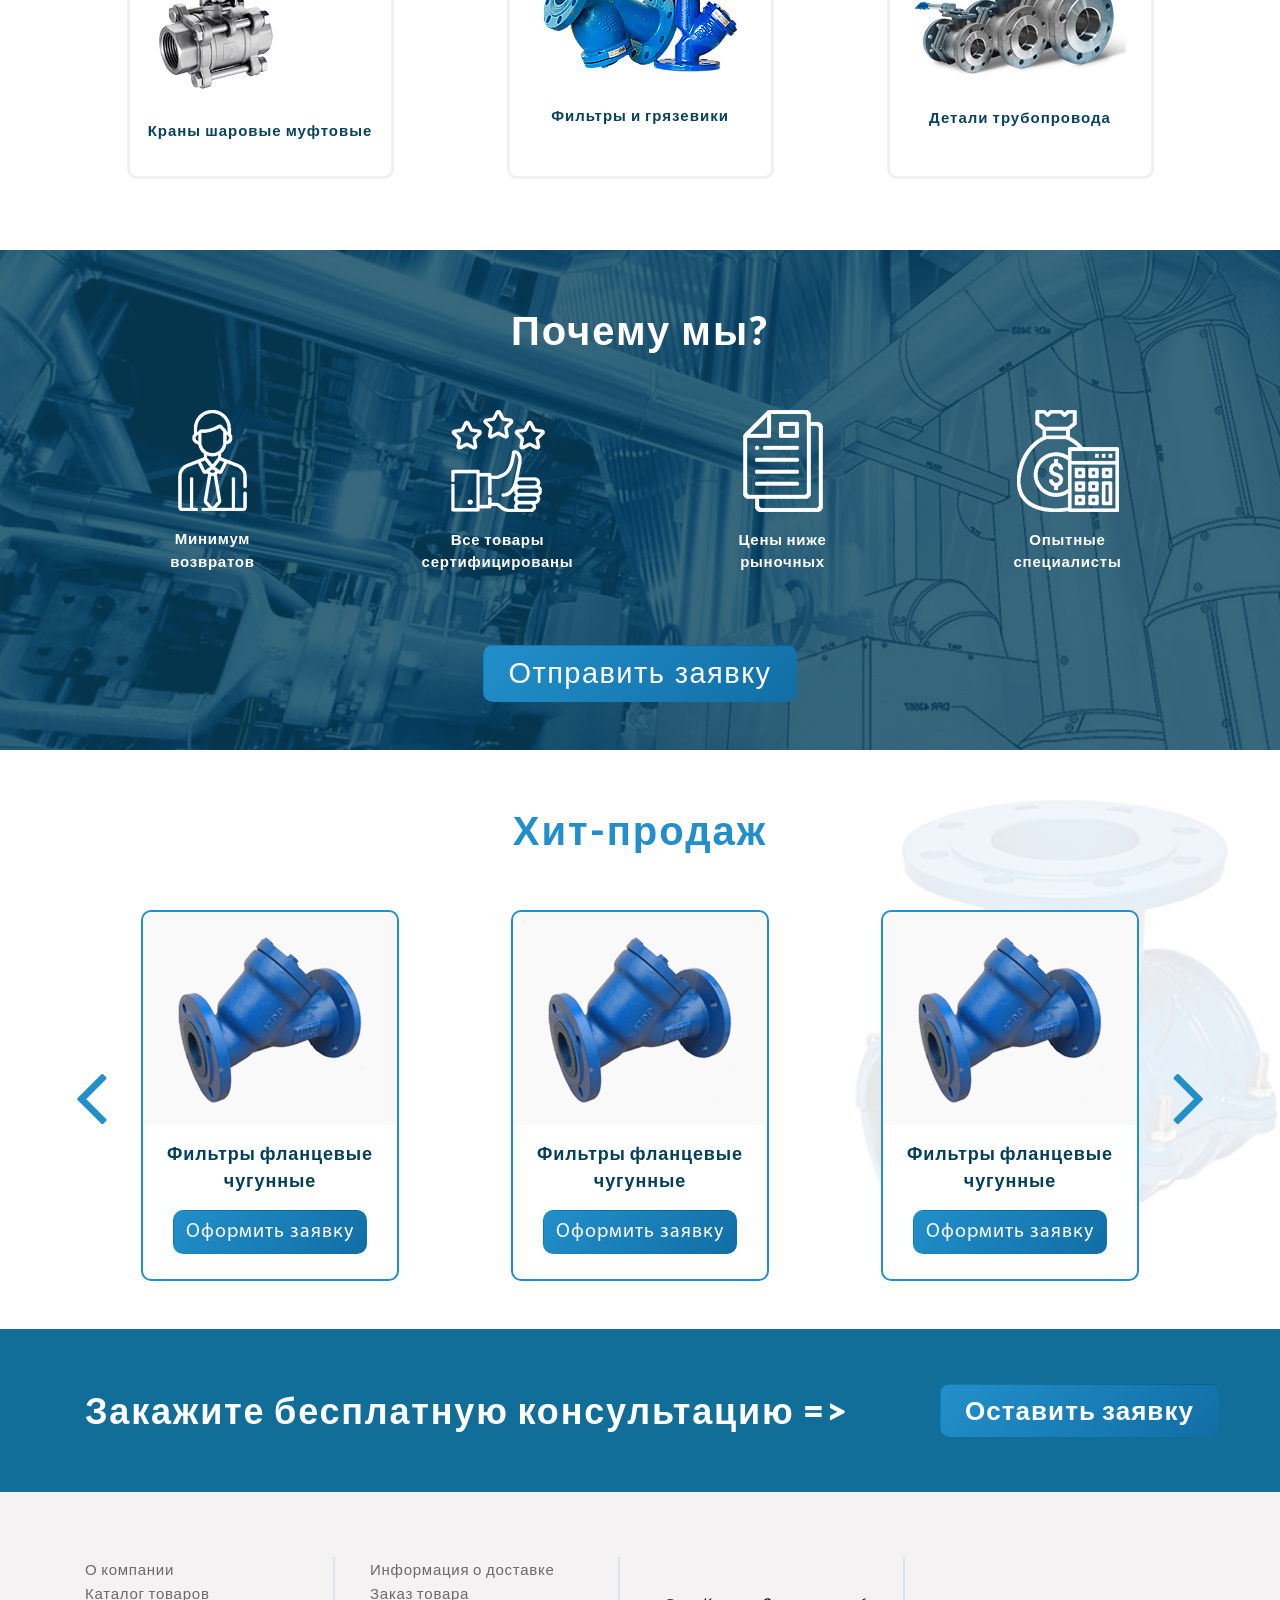
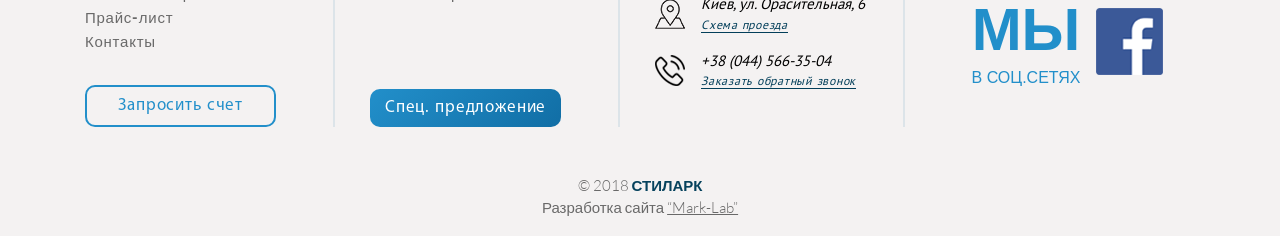
==== commit a339b99b: "fix bugs from  customer" ====
--- a/src/about-company.html
+++ b/src/about-company.html
@@ -41,12 +41,12 @@
                             data-toggle="dropdown" aria-haspopup="true" aria-expanded="false"><img class="pr-2" src="img/home/menu-icon-2.png"
                                 alt="menu-icon">Каталог товаров</a>
                         <div class="dropdown-menu" aria-labelledby="dropdown01">
-                            <a class="dropdown-item" href="#">Задвижки</a>
-                            <a class="dropdown-item" href="#">Затворы Баттерфляй</a>
-                            <a class="dropdown-item" href="#">Вентили запорные</a>
-                            <a class="dropdown-item" href="#">Клапаны обратные</a>
-                            <a class="dropdown-item" href="#">Фланцы</a>
-                            <a class="dropdown-item" href="#">Краны шаровые
+                            <a class="dropdown-item" href="category.html">Задвижки</a>
+                            <a class="dropdown-item" href="category.html">Затворы Баттерфляй</a>
+                            <a class="dropdown-item" href="category.html">Вентили запорные</a>
+                            <a class="dropdown-item" href="category.html">Клапаны обратные</a>
+                            <a class="dropdown-item" href="category.html">Фланцы</a>
+                            <a class="dropdown-item" href="category.html">Краны шаровые
                                 фланцевые</a>
                             <a class="dropdown-item" href="#">Краны шаровые
                                 муфтовые</a>
@@ -150,7 +150,7 @@
                 </div>
 
                 <div class="col-sm-6 col-md-4 col-lg-4 mb-5 catalog d-flex justify-content-center align-items-center">
-                    <a href="#" class="d-flex justify-content-center align-items-center">
+                    <a href="#" class="link d-flex justify-content-center align-items-center">
                         <div class="catalog__item">
                             <div class="catalog__item-img">
                                 <img src="img/home/1.png" alt="Catalog Item">
@@ -163,7 +163,7 @@
                 </div>
 
                 <div class="col-sm-6 col-md-4 col-lg-4 mb-5 catalog d-flex justify-content-center align-items-center">
-                    <a href="#" class="d-flex justify-content-center align-items-center">
+                    <a href="#" class="link d-flex justify-content-center align-items-center">
                         <div class="catalog__item">
                             <div class="catalog__item-img">
                                 <img src="img/home/2.png" alt="Catalog Item">
@@ -176,7 +176,7 @@
                 </div>
 
                 <div class="col-sm-6 col-md-4 col-lg-4 mb-5 catalog d-flex justify-content-center align-items-center">
-                    <a href="#" class="d-flex justify-content-center align-items-center">
+                    <a href="#" class="link d-flex justify-content-center align-items-center">
                         <div class="catalog__item">
                             <div class="catalog__item-img">
                                 <img src="img/home/3.png" alt="Catalog Item">
@@ -189,7 +189,7 @@
                 </div>
 
                 <div class="col-sm-6 col-md-4 col-lg-4 mb-5 catalog d-flex justify-content-center align-items-center">
-                    <a href="#" class="d-flex justify-content-center align-items-center">
+                    <a href="#" class="link d-flex justify-content-center align-items-center">
                         <div class="catalog__item">
                             <div class="catalog__item-img">
                                 <img src="img/home/4.png" alt="Catalog Item">
@@ -202,7 +202,7 @@
                 </div>
 
                 <div class="col-sm-6 col-md-4 col-lg-4 mb-5 catalog d-flex justify-content-center align-items-center">
-                    <a href="#" class="d-flex justify-content-center align-items-center">
+                    <a href="#" class="link d-flex justify-content-center align-items-center">
                         <div class="catalog__item">
                             <div class="catalog__item-img">
                                 <img src="img/home/5.png" alt="Catalog Item">
@@ -215,7 +215,7 @@
                 </div>
 
                 <div class="col-sm-6 col-md-4 col-lg-4 mb-5 catalog d-flex justify-content-center align-items-center">
-                    <a href="#" class="d-flex justify-content-center align-items-center">
+                    <a href="#" class="link d-flex justify-content-center align-items-center">
                         <div class="catalog__item">
                             <div class="catalog__item-img">
                                 <img src="img/home/6.png" alt="Catalog Item">
@@ -229,7 +229,7 @@
                 </div>
 
                 <div class="col-sm-6 col-md-4 col-lg-4 mb-5 catalog d-flex justify-content-center align-items-center">
-                    <a href="#" class="d-flex justify-content-center align-items-center">
+                    <a href="#" class="link d-flex justify-content-center align-items-center">
                         <div class="catalog__item">
                             <div class="catalog__item-img">
                                 <img src="img/home/7.png" alt="Catalog Item">
@@ -243,7 +243,7 @@
                 </div>
 
                 <div class="col-sm-6 col-md-4 col-lg-4 mb-5 catalog d-flex justify-content-center align-items-center">
-                    <a href="#" class="d-flex justify-content-center align-items-center">
+                    <a href="#" class="link d-flex justify-content-center align-items-center">
                         <div class="catalog__item">
                             <div class="catalog__item-img">
                                 <img src="img/home/8.png" alt="Catalog Item">
@@ -256,7 +256,7 @@
                 </div>
 
                 <div class="col-sm-6 col-md-4 col-lg-4 mb-5 catalog d-flex justify-content-center align-items-center">
-                    <a href="#" class="d-flex justify-content-center align-items-center">
+                    <a href="#" class="link d-flex justify-content-center align-items-center">
                         <div class="catalog__item">
                             <div class="catalog__item-img">
                                 <img src="img/home/9.png" alt="Catalog Item">
--- a/src/css/main.css
+++ b/src/css/main.css
@@ -105,9 +105,16 @@
         font-weight: 400;
         letter-spacing: 0.85px;
         transition: 1s ease; }
+        nav.navbar ul.navbar-nav li a.btn.shine-btn {
+          border: unset; }
         nav.navbar ul.navbar-nav li a.btn.transition-btn:hover {
           color: #fff;
           background: #228fca; }
+    nav.navbar ul.navbar-nav li.social div:nth-child(2) {
+      display: flex;
+      flex-direction: column;
+      justify-content: flex-start;
+      align-items: start; }
     nav.navbar ul.navbar-nav li.social p {
       font-size: 15px;
       color: #000;
@@ -131,17 +138,17 @@
       right: 0px;
       left: 0px;
       z-index: 100;
-      height: 100vh; }
+      height: 80vh;
+      transition: all 0.5s; }
+      nav.navbar .navbar-collapse ul {
+        transition: all 0.5s;
+        height: 100%;
+        justify-content: center; }
+        nav.navbar .navbar-collapse ul .dropdown-menu {
+          background-color: unset;
+          border: unset; }
     nav.navbar.second-navbar {
-      padding: 0 !important; }
-      nav.navbar.second-navbar .navbar-collapse {
-        padding: 0.5rem 1rem;
-        position: absolute;
-        top: 210px;
-        right: 0;
-        left: 0px;
-        z-index: 100;
-        height: 100vh; } }
+      display: none; } }
   @media screen and (min-width: 992px) and (max-width: 1199px) {
     nav.navbar a.navbar-brand img {
       max-width: 125px; }
@@ -286,6 +293,8 @@
   @media screen and (max-width: 575px) {
     header {
       min-height: unset; }
+      header #header-carousel ol.carousel-indicators {
+        display: none; }
       header #header-carousel .carousel-control i.fa {
         font-size: 60px; }
       header #header-carousel .carousel-item {
@@ -307,10 +316,9 @@
             header #header-carousel .carousel-item .left-side__head-text p {
               font-size: 12px; }
           header #header-carousel .carousel-item .left-side__btn {
-            display: none;
-            padding-top: 15px; }
+            padding-top: 0px; }
             header #header-carousel .carousel-item .left-side__btn button {
-              font-size: 15px; } }
+              font-size: 12px; } }
 
 #catalog {
   padding-bottom: 23px; }
@@ -325,17 +333,34 @@
       #catalog .catalog-title {
         padding: 25px 0;
         font-size: 28px; } }
-  #catalog .catalog a {
+  #catalog .catalog .catalog-card .catalog__item-text p {
+    font-size: 12px;
+    letter-spacing: 0.75px; }
+  #catalog .catalog a.link,
+  #catalog .catalog .catalog-card {
     position: relative;
     min-height: 282px;
     width: 267px;
     border-radius: 10px;
     border: 3px solid #f2efef;
     transition: 0.5s ease-in-out; }
-    #catalog .catalog a:hover {
+    #catalog .catalog a.link:hover,
+    #catalog .catalog .catalog-card:hover {
       text-decoration: none;
       transform: scale(1.1);
       box-shadow: 0 0 15px #f2efef; }
+  #catalog .catalog__item-button {
+    margin: 10px 0; }
+    #catalog .catalog__item-button a {
+      padding-left: 30px;
+      padding-right: 30px;
+      background-color: #228fca;
+      color: #fff;
+      border-radius: 10px;
+      font-family: "MyriadPro", sans-serif;
+      font-size: 17px;
+      font-weight: 400;
+      letter-spacing: 0.85px; }
   #catalog .catalog__item {
     display: flex;
     flex-direction: column;
@@ -345,12 +370,13 @@
       position: relative;
       font-family: "Lato", sans-serif;
       padding-top: 30px;
-      font-size: 20px;
+      font-size: 15px;
       color: #08425d;
       font-weight: bold;
       letter-spacing: 1px; }
   @media screen and (max-width: 575px) {
-    #catalog .catalog a:hover {
+    #catalog .catalog a.link:hover,
+    #catalog .catalog .catalog-card:hover {
       transform: unset;
       box-shadow: unset; } }
 
@@ -650,6 +676,8 @@
     footer button.default-btn {
       background-color: #228fca;
       color: #fff; }
+      footer button.default-btn.shine-btn {
+        border: unset; }
   footer .social {
     font-family: "PT-Sans", sans-serif; }
     footer .social p {
@@ -825,9 +853,8 @@
         padding: 25px 0;
         font-size: 28px; } }
   #about-company .about__text p {
-    font-family: "Lato", sans-serif;
+    font-family: "Lato-Light", sans-serif;
     font-size: 21px;
-    font-weight: bold;
     letter-spacing: 1.05px;
     color: #000;
     text-align: justify; }
@@ -850,9 +877,8 @@
         padding: 25px 0;
         font-size: 28px; } }
   #price .price__text p {
-    font-family: "Lato", sans-serif;
+    font-family: "Lato-Light", sans-serif;
     font-size: 21px;
-    font-weight: bold;
     letter-spacing: 1.05px;
     color: #000;
     text-align: justify; }
@@ -1015,7 +1041,10 @@
     font-size: 15px;
     font-style: italic;
     letter-spacing: 0.75px;
-    font-weight: bold; }
+    font-weight: bold;
+    padding: 5px 0; }
+    #details .details__info .delivery-order ul li a:hover {
+      text-decoration: none; }
   #details .details .description p {
     font-family: "Lato-Light", sans-serif;
     font-size: 17px;
